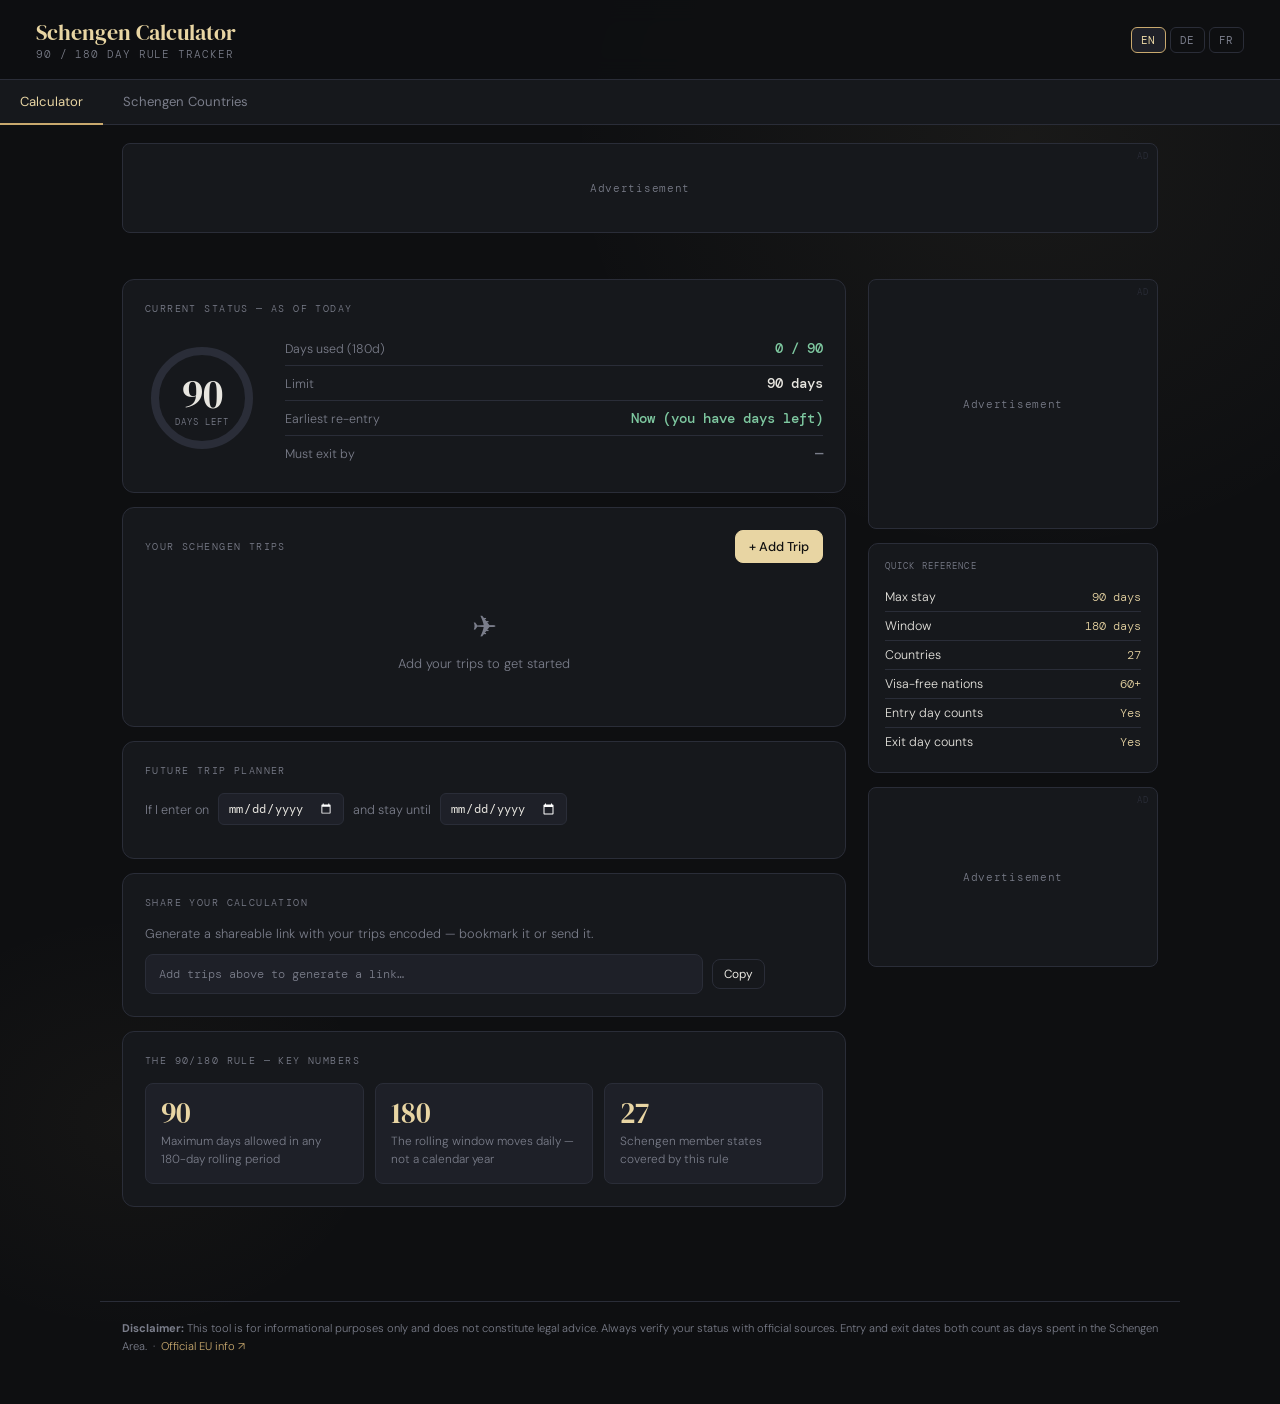
==== index.html @ fbabfc1e "Rename schengen-calculator.html to index.html" ====
<!DOCTYPE html>
<html lang="en">
<head>
<meta charset="UTF-8">
<meta name="viewport" content="width=device-width, initial-scale=1.0">
<title>Schengen Stay Calculator — 90/180 Day Rule | Free Tool</title>
<meta name="description" content="Free Schengen calculator. Track your 90/180 day stays, plan future trips, and check compliance instantly. No registration required.">
<meta name="keywords" content="schengen calculator, 90 180 rule, schengen days calculator, schengen visa calculator, non-EU travel, schengen stay tracker">
<meta property="og:title" content="Schengen Stay Calculator — 90/180 Day Rule">
<meta property="og:description" content="Track your Schengen days. Free, no signup, works offline.">
<meta property="og:type" content="website">
<link rel="preconnect" href="https://fonts.googleapis.com">
<link href="https://fonts.googleapis.com/css2?family=DM+Serif+Display:ital@0;1&family=DM+Mono:wght@400;500&family=DM+Sans:wght@300;400;500&display=swap" rel="stylesheet">
<!-- ADSENSE: replace XXXXXXXXXXXXXXXX with your publisher ID -->
<!-- <script async src="https://pagead2.googlesyndication.com/pagead/js/adsbygoogle.js?client=ca-pub-XXXXXXXXXXXXXXXX" crossorigin="anonymous"></script> -->
<style>
*,*::before,*::after{box-sizing:border-box;margin:0;padding:0}
:root{
  --bg:#0e0f11;--surface:#16181c;--surface2:#1e2028;--border:#2a2d38;
  --accent:#e8d5a3;--accent2:#c9a96e;--danger:#e07070;--warn:#e0b870;--ok:#7ec8a0;
  --text:#e8e6e0;--muted:#7a7d8a;
  --font-display:'DM Serif Display',Georgia,serif;
  --font-body:'DM Sans',sans-serif;
  --font-mono:'DM Mono',monospace;
}
html{font-size:16px;scroll-behavior:smooth}
body{background:var(--bg);color:var(--text);font-family:var(--font-body);font-weight:300;min-height:100vh;
  background-image:radial-gradient(ellipse 60% 50% at 80% 10%,rgba(232,213,163,.05) 0%,transparent 60%),
  radial-gradient(ellipse 40% 30% at 10% 80%,rgba(201,169,110,.04) 0%,transparent 50%)}

/* HEADER */
header{border-bottom:1px solid var(--border);padding:18px 36px;display:flex;align-items:center;gap:14px;
  position:sticky;top:0;background:rgba(14,15,17,.94);backdrop-filter:blur(12px);z-index:200;flex-wrap:wrap}
header h1{font-family:var(--font-display);font-size:1.35rem;font-weight:400;color:var(--accent)}
.subtitle{font-size:.7rem;color:var(--muted);font-family:var(--font-mono);letter-spacing:.08em;text-transform:uppercase}
.header-right{margin-left:auto;display:flex;align-items:center;gap:8px;flex-wrap:wrap}
.lang-switcher{display:flex;gap:4px}
.lang-btn{background:none;border:1px solid var(--border);border-radius:6px;color:var(--muted);
  font-family:var(--font-mono);font-size:.68rem;padding:5px 9px;cursor:pointer;transition:all .15s;letter-spacing:.05em}
.lang-btn:hover,.lang-btn.active{border-color:var(--accent2);color:var(--accent);background:var(--surface2)}

/* NAV TABS */
.nav-tabs{display:flex;border-bottom:1px solid var(--border);background:var(--surface)}
.nav-tab{background:none;border:none;color:var(--muted);font-family:var(--font-body);font-size:.82rem;
  padding:13px 20px;cursor:pointer;transition:all .15s;border-bottom:2px solid transparent;margin-bottom:-1px}
.nav-tab:hover{color:var(--text)}
.nav-tab.active{color:var(--accent);border-bottom-color:var(--accent2)}

/* AD SLOTS */
.ad-banner{background:var(--surface);border:1px solid var(--border);border-radius:8px;
  display:flex;align-items:center;justify-content:center;color:var(--muted);
  font-size:.7rem;font-family:var(--font-mono);letter-spacing:.06em;position:relative;overflow:hidden}
.ad-banner::before{content:'AD';position:absolute;top:6px;right:8px;font-size:.58rem;color:var(--border);letter-spacing:.1em}
.ad-top{width:100%;height:90px;margin-bottom:18px}
.ad-side{width:100%;height:250px}
.ad-side2{width:100%;height:180px}

/* LAYOUT */
.page-wrap{display:flex;gap:22px;max-width:1080px;margin:0 auto;padding:28px 22px 80px}
.main-col{flex:1;min-width:0}
.side-col{width:290px;flex-shrink:0}
@media(max-width:880px){.side-col{display:none}}
@media(max-width:580px){header{padding:14px 16px}.page-wrap{padding:18px 12px 60px}}

/* TAB CONTENT */
.tab-content{display:none}
.tab-content.active{display:block}

/* CARD */
.card{background:var(--surface);border:1px solid var(--border);border-radius:12px;padding:22px;margin-bottom:14px}
.card-title{font-family:var(--font-mono);font-size:.63rem;letter-spacing:.14em;text-transform:uppercase;color:var(--muted);margin-bottom:16px}

/* RING */
.result-block{display:flex;align-items:center;gap:26px}
.ring-wrap{position:relative;flex-shrink:0}
.ring-svg{transform:rotate(-90deg)}
.ring-track{fill:none;stroke:var(--border);stroke-width:8}
.ring-fill{fill:none;stroke-width:8;stroke-linecap:round;transition:stroke-dashoffset .8s cubic-bezier(.4,0,.2,1),stroke .4s}
.ring-center{position:absolute;inset:0;display:flex;flex-direction:column;align-items:center;justify-content:center}
.ring-days{font-family:var(--font-display);font-size:2.5rem;line-height:1}
.ring-label{font-family:var(--font-mono);font-size:.57rem;letter-spacing:.1em;text-transform:uppercase;color:var(--muted);margin-top:2px}
.result-stats{flex:1}
.stat-row{display:flex;justify-content:space-between;align-items:baseline;padding:8px 0;border-bottom:1px solid var(--border)}
.stat-row:last-child{border-bottom:none}
.stat-label{font-size:.78rem;color:var(--muted)}
.stat-value{font-family:var(--font-mono);font-size:.88rem;font-weight:500}
.c-ok{color:var(--ok)}.c-warn{color:var(--warn)}.c-danger{color:var(--danger)}.c-neutral{color:var(--text)}
.alert{border-radius:8px;padding:11px 15px;font-size:.81rem;line-height:1.5;display:none;margin-top:12px}
.alert.show{display:block}
.alert-ok{background:rgba(126,200,160,.1);border:1px solid rgba(126,200,160,.25);color:var(--ok)}
.alert-warn{background:rgba(224,184,112,.1);border:1px solid rgba(224,184,112,.25);color:var(--warn)}
.alert-danger{background:rgba(224,112,112,.1);border:1px solid rgba(224,112,112,.25);color:var(--danger)}

/* TRIPS */
.trips-header{display:flex;justify-content:space-between;align-items:center;margin-bottom:12px}
.btn{background:none;border:1px solid var(--border);border-radius:8px;color:var(--text);
  font-family:var(--font-body);font-size:.8rem;padding:7px 13px;cursor:pointer;transition:background .15s,border-color .15s}
.btn:hover{background:var(--surface2);border-color:var(--accent2)}
.btn-accent{background:var(--accent);border-color:var(--accent);color:#111;font-weight:500}
.btn-accent:hover{background:var(--accent2);border-color:var(--accent2)}
.btn-sm{font-size:.74rem;padding:6px 11px}
.trips-list{display:flex;flex-direction:column;gap:9px}
.trip-row{display:grid;grid-template-columns:1fr 1fr auto auto;gap:9px;align-items:end;
  background:var(--surface2);border:1px solid var(--border);border-radius:8px;padding:11px 13px;
  animation:slideIn .2s ease}
@keyframes slideIn{from{opacity:0;transform:translateY(-5px)}to{opacity:1;transform:translateY(0)}}
.trip-row label{font-size:.67rem;color:var(--muted);font-family:var(--font-mono);letter-spacing:.08em;display:block;margin-bottom:4px}
.trip-row input[type="date"]{background:var(--surface);border:1px solid var(--border);border-radius:6px;
  color:var(--text);font-family:var(--font-mono);font-size:.78rem;padding:6px 9px;width:100%;
  outline:none;cursor:pointer;color-scheme:dark;transition:border-color .15s}
.trip-row input[type="date"]:focus{border-color:var(--accent2)}
.trip-days-badge{font-family:var(--font-mono);font-size:.7rem;background:var(--surface);border:1px solid var(--border);
  border-radius:6px;padding:6px 9px;text-align:center;min-width:48px;white-space:nowrap}
.remove-btn{background:none;border:none;color:var(--muted);cursor:pointer;font-size:1.1rem;
  padding:5px 4px;transition:color .15s;line-height:1}
.remove-btn:hover{color:var(--danger)}
.trip-row.conflict{border-color:rgba(224,112,112,.5);background:rgba(224,112,112,.06)}
.trip-row.conflict input[type="date"]{border-color:rgba(224,112,112,.4)}
.conflict-msg{grid-column:1/-1;font-size:.7rem;color:var(--danger);font-family:var(--font-mono);
  padding:4px 2px;letter-spacing:.02em}
.trip-row.conflict{border-color:rgba(224,112,112,.5);background:rgba(224,112,112,.06)}
.conflict-msg{font-family:var(--font-mono);font-size:.67rem;color:var(--danger);
  grid-column:1/-1;margin-top:-2px;padding:2px 0}

/* TIMELINE */
.timeline{position:relative;height:32px;border-radius:6px;overflow:hidden;background:var(--surface2);margin-top:4px}
.timeline-bar{position:absolute;height:100%;border-radius:4px;transition:all .4s cubic-bezier(.4,0,.2,1);
  display:flex;align-items:center;justify-content:center;font-size:.6rem;font-family:var(--font-mono);overflow:hidden}
.timeline-bar-label{white-space:nowrap;padding:0 5px;color:rgba(0,0,0,.7);font-weight:500}
.timeline-legend{display:flex;gap:12px;margin-top:8px;flex-wrap:wrap}
.legend-item{display:flex;align-items:center;gap:5px;font-size:.69rem;color:var(--muted)}
.legend-dot{width:9px;height:9px;border-radius:2px;flex-shrink:0}

/* PROJECTION */
.proj-row{display:flex;align-items:center;gap:9px;margin-bottom:11px;flex-wrap:wrap}
.proj-row label{font-size:.79rem;color:var(--muted);white-space:nowrap}
.proj-row input[type="date"]{background:var(--surface2);border:1px solid var(--border);border-radius:6px;
  color:var(--text);font-family:var(--font-mono);font-size:.78rem;padding:6px 9px;
  outline:none;cursor:pointer;color-scheme:dark;transition:border-color .15s}
.proj-row input:focus{border-color:var(--accent2)}
.proj-result{font-family:var(--font-mono);font-size:.8rem;padding:13px 15px;background:var(--surface2);
  border:1px solid var(--border);border-radius:8px;line-height:1.7;display:none}
.proj-result.show{display:block}

/* SHARE */
.share-box{display:flex;gap:9px;align-items:center;flex-wrap:wrap}
.share-url{flex:1;background:var(--surface2);border:1px solid var(--border);border-radius:8px;
  padding:9px 13px;font-family:var(--font-mono);font-size:.72rem;color:var(--muted);
  word-break:break-all;min-height:40px;display:flex;align-items:center}
.copy-toast{font-family:var(--font-mono);font-size:.73rem;color:var(--ok);opacity:0;transition:opacity .3s}

/* INFO */
.info-grid{display:grid;grid-template-columns:repeat(3,1fr);gap:11px}
@media(max-width:480px){.info-grid{grid-template-columns:1fr}}
.info-item{background:var(--surface2);border:1px solid var(--border);border-radius:8px;padding:15px}
.info-item .num{font-family:var(--font-display);font-size:1.8rem;color:var(--accent);line-height:1}
.info-item .desc{font-size:.74rem;color:var(--muted);margin-top:5px;line-height:1.5}

/* COUNTRIES */
.countries-intro{font-size:.87rem;color:var(--muted);line-height:1.7;margin-bottom:20px}
.countries-grid{display:grid;grid-template-columns:repeat(3,1fr);gap:11px}
@media(max-width:600px){.countries-grid{grid-template-columns:repeat(2,1fr)}}
@media(max-width:360px){.countries-grid{grid-template-columns:1fr}}
.country-card{background:var(--surface2);border:1px solid var(--border);border-radius:8px;
  padding:13px;display:flex;align-items:center;gap:11px;transition:border-color .15s}
.country-card:hover{border-color:var(--accent2)}
.flag{font-size:1.5rem;line-height:1}
.cname{font-size:.85rem;font-weight:500;color:var(--text)}
.cnote{font-size:.68rem;color:var(--muted);margin-top:2px}

/* FAQ */
.faq{margin-top:0}
.faq h2{font-family:var(--font-display);font-size:1.3rem;color:var(--accent);margin-bottom:16px}
.faq-item{border:1px solid var(--border);border-radius:8px;margin-bottom:8px;overflow:hidden}
.faq-q{background:var(--surface2);padding:13px 16px;font-size:.86rem;cursor:pointer;
  display:flex;justify-content:space-between;align-items:center;user-select:none}
.faq-q:hover{background:var(--surface)}
.faq-a{background:var(--surface);padding:0 16px;font-size:.8rem;color:var(--muted);
  line-height:1.7;max-height:0;overflow:hidden;transition:max-height .3s ease,padding .3s}
.faq-a.open{max-height:300px;padding:13px 16px}
.faq-chev{transition:transform .3s;font-size:.68rem}
.faq-chev.open{transform:rotate(180deg)}

/* EMPTY */
.empty-state{text-align:center;padding:32px 18px;color:var(--muted);font-size:.81rem}
.empty-state .big{font-size:1.9rem;margin-bottom:9px}

/* SIDEBAR */
.side-sticky{position:sticky;top:80px;display:flex;flex-direction:column;gap:14px}
.side-card{background:var(--surface);border:1px solid var(--border);border-radius:10px;padding:16px}
.side-card-title{font-family:var(--font-mono);font-size:.58rem;letter-spacing:.12em;text-transform:uppercase;color:var(--muted);margin-bottom:11px}
.qf{display:flex;justify-content:space-between;font-size:.78rem;padding:6px 0;border-bottom:1px solid var(--border)}
.qf:last-child{border-bottom:none}
.qf-val{font-family:var(--font-mono);font-size:.76rem;color:var(--accent)}

footer{max-width:1080px;margin:0 auto;padding:18px 22px 48px;font-size:.7rem;
  color:var(--muted);line-height:1.6;border-top:1px solid var(--border)}
footer a{color:var(--accent2);text-decoration:none}

[data-tip]{position:relative;cursor:help}
[data-tip]::after{content:attr(data-tip);position:absolute;bottom:calc(100% + 8px);left:50%;
  transform:translateX(-50%);background:#2a2d38;border:1px solid var(--border);border-radius:6px;
  padding:5px 9px;font-size:.68rem;white-space:nowrap;pointer-events:none;opacity:0;
  transition:opacity .15s;z-index:50;font-family:var(--font-body);font-weight:300;color:var(--text)}
[data-tip]:hover::after{opacity:1}
</style>
</head>
<body>

<header>
  <div>
    <h1>Schengen Calculator</h1>
    <div class="subtitle" id="i-header_sub">90 / 180 Day Rule Tracker</div>
  </div>
  <div class="header-right">
    <div class="lang-switcher">
      <button class="lang-btn active" onclick="setLang('en')">EN</button>
      <button class="lang-btn" onclick="setLang('de')">DE</button>
      <button class="lang-btn" onclick="setLang('fr')">FR</button>
    </div>
  </div>
</header>

<div class="nav-tabs">
  <button class="nav-tab active" onclick="showTab('calculator',this)" id="i-tab_calc">Calculator</button>
  <button class="nav-tab" onclick="showTab('countries',this)" id="i-tab_countries">Schengen Countries</button>
</div>

<!-- TOP AD BANNER -->
<div style="max-width:1080px;margin:18px auto 0;padding:0 22px">
  <div class="ad-banner ad-top">
    <!-- AdSense leaderboard 728×90
    <ins class="adsbygoogle" style="display:block" data-ad-client="ca-pub-XXXXXXXXXXXXXXXX"
      data-ad-slot="XXXXXXXXXX" data-ad-format="auto" data-full-width-responsive="true"></ins>
    <script>(adsbygoogle=window.adsbygoogle||[]).push({});</script> -->
    Advertisement
  </div>
</div>

<div class="page-wrap">
<div class="main-col">

<!-- ═══ CALCULATOR TAB ═══ -->
<div id="tab-calculator" class="tab-content active">

  <!-- STATUS -->
  <div class="card">
    <div class="card-title" id="i-status_title">Current Status — as of today</div>
    <div class="result-block">
      <div class="ring-wrap">
        <svg class="ring-svg" width="114" height="114" viewBox="0 0 114 114">
          <circle class="ring-track" cx="57" cy="57" r="47"/>
          <circle class="ring-fill" id="ringFill" cx="57" cy="57" r="47"
            stroke-dasharray="295" stroke-dashoffset="295" stroke="var(--ok)"/>
        </svg>
        <div class="ring-center">
          <div class="ring-days" id="daysLeft">—</div>
          <div class="ring-label" id="i-ring_label">days left</div>
        </div>
      </div>
      <div class="result-stats">
        <div class="stat-row">
          <span class="stat-label" data-tip="Days in Schengen in the rolling 180-day window" id="i-stat_used">Days used (180d)</span>
          <span class="stat-value" id="daysUsed">—</span>
        </div>
        <div class="stat-row">
          <span class="stat-label" id="i-stat_limit">Limit</span>
          <span class="stat-value c-neutral">90 <span id="i-days_word">days</span></span>
        </div>
        <div class="stat-row">
          <span class="stat-label" data-tip="Earliest you can re-enter if you left today" id="i-stat_reentry">Earliest re-entry</span>
          <span class="stat-value" id="reentry">—</span>
        </div>
        <div class="stat-row">
          <span class="stat-label" data-tip="Latest exit date if currently inside Schengen" id="i-stat_exit">Must exit by</span>
          <span class="stat-value" id="mustExit">—</span>
        </div>
      </div>
    </div>
    <div class="alert alert-ok" id="alertOk">✓ <span id="i-alert_ok">You're compliant. Enjoy your stay!</span></div>
    <div class="alert alert-warn" id="alertWarn">⚠ <span id="i-alert_warn">Approaching the limit — plan your exit soon.</span></div>
    <div class="alert alert-danger" id="alertDanger">✕ <span id="i-alert_danger">Overstay detected. You may face fines or a re-entry ban.</span></div>
  </div>

  <!-- TRIPS -->
  <div class="card">
    <div class="trips-header">
      <div class="card-title" style="margin-bottom:0" id="i-trips_title">Your Schengen Trips</div>
      <button class="btn btn-accent" onclick="addTrip()" id="i-add_trip">+ Add Trip</button>
    </div>
    <div class="trips-list" id="tripsList">
      <div class="empty-state"><div class="big">✈</div><span id="i-empty_trips">Add your trips to get started</span></div>
    </div>
  </div>

  <!-- TIMELINE -->
  <div class="card" id="timelineCard" style="display:none">
    <div class="card-title" id="i-timeline_title">180-day Rolling Window — last 6 months</div>
    <div class="timeline" id="timeline"></div>
    <div class="timeline-legend">
      <div class="legend-item"><div class="legend-dot" style="background:#7ec8a0"></div><span id="i-leg_in">In Schengen</span></div>
      <div class="legend-item"><div class="legend-dot" style="background:#3a3d48"></div><span id="i-leg_out">Outside</span></div>
      <div class="legend-item"><div class="legend-dot" style="background:rgba(232,213,163,.4);border:1px solid rgba(232,213,163,.4)"></div><span id="i-leg_today">Today</span></div>
    </div>
  </div>

  <!-- PLANNER -->
  <div class="card">
    <div class="card-title" id="i-planner_title">Future Trip Planner</div>
    <div class="proj-row">
      <label id="i-plan_enter">If I enter on</label>
      <input type="date" id="projEntry" oninput="calcProjection()">
      <label id="i-plan_until">and stay until</label>
      <input type="date" id="projExit" oninput="calcProjection()">
    </div>
    <div class="proj-result" id="projResult"></div>
  </div>

  <!-- SHARE -->
  <div class="card">
    <div class="card-title" id="i-share_title">Share Your Calculation</div>
    <p style="font-size:.8rem;color:var(--muted);margin-bottom:12px" id="i-share_desc">Generate a shareable link with your trips encoded — bookmark it or send it.</p>
    <div class="share-box">
      <div class="share-url" id="shareUrl"><span id="i-share_ph">Add trips above to generate a link…</span></div>
      <button class="btn btn-sm" onclick="copyShare()" id="i-copy_btn">Copy</button>
      <span class="copy-toast" id="copyToast" id="i-copy_toast">Copied!</span>
    </div>
  </div>

  <!-- INFO -->
  <div class="card">
    <div class="card-title" id="i-rule_title">The 90/180 Rule — Key Numbers</div>
    <div class="info-grid">
      <div class="info-item"><div class="num">90</div><div class="desc" id="i-info_90">Maximum days allowed in any 180-day rolling period</div></div>
      <div class="info-item"><div class="num">180</div><div class="desc" id="i-info_180">The rolling window moves daily — not a calendar year</div></div>
      <div class="info-item"><div class="num">27</div><div class="desc" id="i-info_27">Schengen member states covered by this rule</div></div>
    </div>
  </div>

</div><!-- /calculator -->

<!-- ═══ COUNTRIES TAB ═══ -->
<div id="tab-countries" class="tab-content">
  <div class="card">
    <div class="card-title" id="i-countries_title">27 Schengen Area Countries</div>
    <p class="countries-intro" id="i-countries_intro">The Schengen Area comprises 27 European countries that have abolished passport controls at their mutual borders. Non-EU/EEA nationals may stay for a maximum of 90 days in any 180-day rolling period. Switzerland, Norway, Iceland and Liechtenstein are Schengen members but not EU members. Ireland is not part of the Schengen Area.</p>
    <div class="countries-grid" id="countriesGrid"></div>
  </div>
  <div class="card faq">
    <h2 id="i-faq_title">Frequently Asked Questions</h2>
    <div id="faqList"></div>
  </div>
</div>

</div><!-- /main-col -->

<!-- SIDEBAR -->
<div class="side-col">
  <div class="side-sticky">
    <div class="ad-banner ad-side">
      <!-- AdSense 300×250
      <ins class="adsbygoogle" style="display:block" data-ad-client="ca-pub-XXXXXXXXXXXXXXXX"
        data-ad-slot="XXXXXXXXXX" data-ad-format="auto"></ins>
      <script>(adsbygoogle=window.adsbygoogle||[]).push({});</script> -->
      Advertisement
    </div>
    <div class="side-card">
      <div class="side-card-title" id="i-sidebar_facts">Quick Reference</div>
      <div class="qf"><span>Max stay</span><span class="qf-val">90 days</span></div>
      <div class="qf"><span>Window</span><span class="qf-val">180 days</span></div>
      <div class="qf"><span>Countries</span><span class="qf-val">27</span></div>
      <div class="qf"><span>Visa-free nations</span><span class="qf-val">60+</span></div>
      <div class="qf"><span>Entry day counts</span><span class="qf-val">Yes</span></div>
      <div class="qf"><span>Exit day counts</span><span class="qf-val">Yes</span></div>
    </div>
    <div class="ad-banner ad-side2">
      <!-- AdSense slot 2 -->
      Advertisement
    </div>
  </div>
</div>

</div><!-- /page-wrap -->

<footer>
  <strong>Disclaimer:</strong> <span id="i-footer">This tool is for informational purposes only and does not constitute legal advice. Always verify your status with official sources. Entry and exit dates both count as days spent in the Schengen Area.</span>
  &nbsp;·&nbsp; <a href="https://home-affairs.ec.europa.eu/policies/schengen-borders-and-visa/schengen-visa_en" target="_blank">Official EU info ↗</a>
</footer>

<script>
// ═══════════════════════════════════════
// TRANSLATIONS
// ═══════════════════════════════════════
const L = {
  en:{
    header_sub:'90 / 180 Day Rule Tracker',tab_calc:'Calculator',tab_countries:'Schengen Countries',
    status_title:'Current Status — as of today',ring_label:'days left',
    stat_used:'Days used (180d)',stat_limit:'Limit',days_word:'days',
    stat_reentry:'Earliest re-entry',stat_exit:'Must exit by',
    alert_ok:"You're compliant. Enjoy your stay!",
    alert_warn:'Approaching the limit — plan your exit soon.',
    alert_danger:'Overstay detected. You may face fines or a re-entry ban.',
    trips_title:'Your Schengen Trips',add_trip:'+ Add Trip',
    empty_trips:'Add your trips to get started',
    label_entry:'Entry date',label_exit:'Exit date',
    timeline_title:'180-day Rolling Window — last 6 months',
    leg_in:'In Schengen',leg_out:'Outside',leg_today:'Today',
    planner_title:'Future Trip Planner',plan_enter:'If I enter on',plan_until:'and stay until',
    share_title:'Share Your Calculation',
    share_desc:'Generate a shareable link with your trips encoded — bookmark it or send it.',
    share_ph:'Add trips above to generate a link…',copy_btn:'Copy',copy_toast:'Copied!',
    rule_title:'The 90/180 Rule — Key Numbers',
    info_90:'Maximum days allowed in any 180-day rolling period',
    info_180:'The rolling window moves daily — not a calendar year',
    info_27:'Schengen member states covered by this rule',
    countries_title:'27 Schengen Area Countries',
    countries_intro:'The Schengen Area comprises 27 European countries that have abolished passport controls at their mutual borders. Non-EU/EEA nationals may stay for a maximum of 90 days in any 180-day rolling period. Switzerland, Norway, Iceland and Liechtenstein are Schengen members but not EU members. Ireland is not part of the Schengen Area.',
    faq_title:'Frequently Asked Questions',sidebar_facts:'Quick Reference',
    footer:'This tool is for informational purposes only and does not constitute legal advice. Always verify your status with official sources. Entry and exit dates both count as days spent in the Schengen Area.',
    proj_ok:'✓ This trip looks compliant.',proj_over:'✕ This trip would exceed the 90-day limit by',
    proj_dur:'Duration',proj_max:'Max used',proj_rem:'Remaining after',
    ds:'d',now_lbl:'Now (you have days left)',leave_now:'Leave immediately',
  },
  de:{
    header_sub:'90 / 180-Tage-Regel Tracker',tab_calc:'Rechner',tab_countries:'Schengen-Länder',
    status_title:'Aktueller Status — Stand heute',ring_label:'Tage übrig',
    stat_used:'Genutzte Tage (180d)',stat_limit:'Limit',days_word:'Tage',
    stat_reentry:'Früheste Wiedereinreise',stat_exit:'Spätester Ausreisetag',
    alert_ok:'Alles in Ordnung. Genießen Sie Ihren Aufenthalt!',
    alert_warn:'Limit wird erreicht — bitte Ausreise planen.',
    alert_danger:'Überschreitung erkannt. Es drohen Geldstrafen oder Einreiseverbot.',
    trips_title:'Ihre Schengen-Reisen',add_trip:'+ Reise hinzufügen',
    empty_trips:'Fügen Sie Reisen hinzu, um zu beginnen',
    label_entry:'Einreisedatum',label_exit:'Ausreisedatum',
    timeline_title:'180-Tage-Fenster — letzte 6 Monate',
    leg_in:'Im Schengen-Raum',leg_out:'Außerhalb',leg_today:'Heute',
    planner_title:'Reiseplaner',plan_enter:'Wenn ich einreise am',plan_until:'und bleibe bis',
    share_title:'Berechnung teilen',
    share_desc:'Erstellen Sie einen Link mit Ihren Reisen — teilen oder als Lesezeichen speichern.',
    share_ph:'Fügen Sie Reisen hinzu, um einen Link zu erstellen…',copy_btn:'Kopieren',copy_toast:'Kopiert!',
    rule_title:'Die 90/180-Tage-Regel',
    info_90:'Maximale Aufenthaltsdauer in einem 180-Tage-Zeitraum',
    info_180:'Das Fenster verschiebt sich täglich — kein Kalenderjahr',
    info_27:'Schengen-Mitgliedstaaten, für die diese Regel gilt',
    countries_title:'27 Schengen-Staaten',
    countries_intro:'Der Schengen-Raum umfasst 27 europäische Länder, die ihre Grenzkontrollen abgeschafft haben. Nicht-EU/EWR-Bürger dürfen sich maximal 90 Tage in einem rollierenden 180-Tage-Zeitraum aufhalten. Die Schweiz, Norwegen, Island und Liechtenstein sind Schengen-Mitglieder, aber nicht in der EU. Irland gehört nicht zum Schengen-Raum.',
    faq_title:'Häufig gestellte Fragen',sidebar_facts:'Kurzreferenz',
    footer:'Dieses Tool dient nur zu Informationszwecken und stellt keine Rechtsberatung dar. Bitte verifizieren Sie immer mit offiziellen Quellen. Ein- und Ausreisetage zählen beide als Aufenthaltstage.',
    proj_ok:'✓ Diese Reise ist regelkonform.',proj_over:'✕ Diese Reise würde das 90-Tage-Limit überschreiten um',
    proj_dur:'Dauer',proj_max:'Max. genutzt',proj_rem:'Verbleibend',
    ds:'T',now_lbl:'Jetzt (noch Tage verfügbar)',leave_now:'Sofort ausreisen',
  },
  fr:{
    header_sub:'Règle des 90/180 Jours',tab_calc:'Calculateur',tab_countries:'Pays Schengen',
    status_title:"Statut actuel — au jour d'aujourd'hui",ring_label:'jours restants',
    stat_used:'Jours utilisés (180j)',stat_limit:'Limite',days_word:'jours',
    stat_reentry:'Réentrée au plus tôt',stat_exit:'Doit sortir avant le',
    alert_ok:'Tout est en ordre. Profitez de votre séjour !',
    alert_warn:'Limite proche — planifiez votre sortie.',
    alert_danger:"Dépassement détecté. Risque d'amendes ou d'interdiction d'entrée.",
    trips_title:'Vos voyages Schengen',add_trip:'+ Ajouter un voyage',
    empty_trips:'Ajoutez vos voyages pour commencer',
    label_entry:"Date d'entrée",label_exit:'Date de sortie',
    timeline_title:'Fenêtre glissante de 180 jours — 6 derniers mois',
    leg_in:'Dans Schengen',leg_out:'Hors Schengen',leg_today:"Aujourd'hui",
    planner_title:'Planificateur de voyage',plan_enter:"Si j'entre le",plan_until:"et reste jusqu'au",
    share_title:'Partager votre calcul',
    share_desc:'Générez un lien avec vos voyages encodés — partagez-le ou enregistrez-le.',
    share_ph:'Ajoutez des voyages ci-dessus pour générer un lien…',copy_btn:'Copier',copy_toast:'Copié !',
    rule_title:'La règle des 90/180 jours',
    info_90:'Nombre maximum de jours autorisés dans toute période de 180 jours',
    info_180:'La fenêtre glissante évolue chaque jour — pas une année civile',
    info_27:'États membres Schengen couverts par cette règle',
    countries_title:"27 pays de l'espace Schengen",
    countries_intro:"L'espace Schengen comprend 27 pays européens qui ont supprimé les contrôles aux frontières. Les ressortissants non-UE/EEE peuvent séjourner au maximum 90 jours dans toute période glissante de 180 jours. La Suisse, la Norvège, l'Islande et le Liechtenstein font partie de Schengen sans être dans l'UE. L'Irlande n'est pas dans l'espace Schengen.",
    faq_title:'Questions fréquentes',sidebar_facts:'Référence rapide',
    footer:"Cet outil est fourni à titre informatif uniquement et ne constitue pas un conseil juridique. Vérifiez toujours auprès de sources officielles. Les dates d'entrée et de sortie comptent toutes deux comme jours de séjour.",
    proj_ok:'✓ Ce voyage est conforme.',proj_over:'✕ Ce voyage dépasserait la limite de 90 jours de',
    proj_dur:'Durée',proj_max:'Max utilisés',proj_rem:'Restant après',
    ds:'j',now_lbl:'Maintenant (jours disponibles)',leave_now:'Partir immédiatement',
  }
};

let lang = 'en';
const tr = () => L[lang];

function setLang(l) {
  lang = l;
  document.querySelectorAll('.lang-btn').forEach(b => b.classList.toggle('active', b.textContent.toLowerCase() === l));
  // Update all i18n elements
  const map = {
    'i-header_sub':'header_sub','i-tab_calc':'tab_calc','i-tab_countries':'tab_countries',
    'i-status_title':'status_title','i-ring_label':'ring_label','i-stat_used':'stat_used',
    'i-stat_limit':'stat_limit','i-days_word':'days_word','i-stat_reentry':'stat_reentry',
    'i-stat_exit':'stat_exit','i-alert_ok':'alert_ok','i-alert_warn':'alert_warn',
    'i-alert_danger':'alert_danger','i-trips_title':'trips_title','i-add_trip':'add_trip',
    'i-empty_trips':'empty_trips','i-timeline_title':'timeline_title',
    'i-leg_in':'leg_in','i-leg_out':'leg_out','i-leg_today':'leg_today',
    'i-planner_title':'planner_title','i-plan_enter':'plan_enter','i-plan_until':'plan_until',
    'i-share_title':'share_title','i-share_desc':'share_desc','i-share_ph':'share_ph',
    'i-copy_btn':'copy_btn','i-rule_title':'rule_title','i-info_90':'info_90',
    'i-info_180':'info_180','i-info_27':'info_27','i-countries_title':'countries_title',
    'i-countries_intro':'countries_intro','i-faq_title':'faq_title','i-sidebar_facts':'sidebar_facts',
    'i-footer':'footer',
  };
  Object.entries(map).forEach(([id, key]) => {
    const el = document.getElementById(id);
    if (el && tr()[key]) el.textContent = tr()[key];
  });
  renderTrips();
  buildFAQ();
  recalc();
}

// ═══════════════════════════════════════
// COUNTRIES
// ═══════════════════════════════════════
const COUNTRIES = [
  {f:'🇦🇹',n:'Austria',y:1995},{f:'🇧🇪',n:'Belgium',y:1985},{f:'🇭🇷',n:'Croatia',y:2023},
  {f:'🇨🇿',n:'Czech Republic',y:2007},{f:'🇩🇰',n:'Denmark',y:2001},{f:'🇪🇪',n:'Estonia',y:2007},
  {f:'🇫🇮',n:'Finland',y:2001},{f:'🇫🇷',n:'France',y:1995},{f:'🇩🇪',n:'Germany',y:1995},
  {f:'🇬🇷',n:'Greece',y:2000},{f:'🇭🇺',n:'Hungary',y:2007},{f:'🇮🇸',n:'Iceland',y:2001,eu:false},
  {f:'🇮🇹',n:'Italy',y:1997},{f:'🇱🇻',n:'Latvia',y:2007},{f:'🇱🇮',n:'Liechtenstein',y:2011,eu:false},
  {f:'🇱🇹',n:'Lithuania',y:2007},{f:'🇱🇺',n:'Luxembourg',y:1985},{f:'🇲🇹',n:'Malta',y:2007},
  {f:'🇳🇱',n:'Netherlands',y:1995},{f:'🇳🇴',n:'Norway',y:2001,eu:false},{f:'🇵🇱',n:'Poland',y:2007},
  {f:'🇵🇹',n:'Portugal',y:1995},{f:'🇸🇰',n:'Slovakia',y:2007},{f:'🇸🇮',n:'Slovenia',y:2007},
  {f:'🇪🇸',n:'Spain',y:1995},{f:'🇸🇪',n:'Sweden',y:2001},{f:'🇨🇭',n:'Switzerland',y:2008,eu:false},
];

function buildCountries() {
  document.getElementById('countriesGrid').innerHTML = COUNTRIES.map(c =>
    `<div class="country-card">
      <div class="flag">${c.f}</div>
      <div><div class="cname">${c.n}</div><div class="cnote">${c.eu===false?'Non-EU, ':''}Since ${c.y}</div></div>
    </div>`
  ).join('');
}

// ═══════════════════════════════════════
// FAQ
// ═══════════════════════════════════════
const FAQS = {
  en:[
    {q:'How does the 90/180 rule actually work?',a:'The rule allows non-EU/EEA nationals to stay in the Schengen Area for a maximum of 90 days in any 180-day rolling period. The 180-day window counts backwards from any given day. Both entry and exit days count as full days spent in Schengen.'},
    {q:'Can I travel between Schengen countries freely?',a:'Yes. You can travel freely between all 27 Schengen countries. All days in any Schengen country are combined and count toward your 90-day limit — there is no per-country limit within Schengen.'},
    {q:'What happens if I overstay?',a:'Overstaying can result in fines, deportation, and a multi-year ban on re-entering the Schengen Area. Consequences vary by country and individual circumstances. Border officers may ask to see your entry/exit stamps.'},
    {q:'Does the rule reset at the start of the year?',a:'No. The 180-day window is rolling and continuous — it never resets on January 1st. Any calculation must look at the 180 days immediately preceding the date being checked.'},
    {q:'Is the UK part of Schengen?',a:'No. The UK left the EU in 2020 and was never a full Schengen member. Days in the UK do not count toward your Schengen limit. However, UK rules apply separately to non-EEA nationals visiting Britain.'},
    {q:'Do EU/EEA citizens need to follow the 90/180 rule?',a:'No. EU, EEA (Norway, Iceland, Liechtenstein) and Swiss citizens have the right to free movement and are not subject to the 90/180 day rule within Schengen.'},
    {q:'What is ETIAS and does it affect this rule?',a:"ETIAS (European Travel Information and Authorisation System) is a pre-travel authorisation for visa-exempt nationals visiting Schengen. It does not change the 90/180 day limit — it simply adds a pre-registration step before entry."},
  ],
  de:[
    {q:'Wie funktioniert die 90/180-Tage-Regel genau?',a:'Die Regel erlaubt Nicht-EU/EWR-Bürgern einen Aufenthalt von maximal 90 Tagen in einem rollierenden 180-Tage-Zeitraum. Das Fenster wird täglich rückwärts berechnet. Ein- und Ausreisetage zählen beide als volle Aufenthaltstage.'},
    {q:'Kann ich frei zwischen Schengen-Ländern reisen?',a:'Ja. Sie können sich frei zwischen allen 27 Schengen-Staaten bewegen. Alle Aufenthaltstage in beliebigen Schengen-Ländern werden addiert — es gibt keine Länderbeschränkung innerhalb des Schengen-Raums.'},
    {q:'Was passiert bei einem Überschreiten der Aufenthaltsdauer?',a:'Ein Überschreiten kann zu Geldstrafen, Abschiebung und einem mehrjährigen Einreiseverbot führen. Die Konsequenzen variieren je nach Land und Einzelfall.'},
    {q:'Setzt die Regel am Jahresbeginn zurück?',a:'Nein. Das 180-Tage-Fenster ist rollierend und kontinuierlich — es setzt sich niemals zum 1. Januar zurück.'},
    {q:'Ist Großbritannien Teil des Schengen-Raums?',a:'Nein. Das Vereinigte Königreich ist 2020 aus der EU ausgetreten und war nie vollständiges Schengen-Mitglied. Tage in Großbritannien zählen nicht zur Schengen-Aufenthaltsdauer.'},
    {q:'Müssen EU/EWR-Bürger die 90/180-Tage-Regel einhalten?',a:'Nein. EU-, EWR- (Norwegen, Island, Liechtenstein) und Schweizer Bürger genießen das Recht auf Freizügigkeit und unterliegen der Regel nicht.'},
    {q:'Was ist ETIAS und beeinflusst es diese Regel?',a:'ETIAS ist eine Reisegenehmigung für visumbefreite Staatsangehörige. Es ändert nichts an der 90/180-Tage-Grenze — es fügt lediglich eine Voranmeldepflicht hinzu.'},
  ],
  fr:[
    {q:'Comment fonctionne concrètement la règle des 90/180 jours ?',a:"La règle autorise les ressortissants non-UE/EEE à séjourner dans l'espace Schengen au maximum 90 jours dans toute période glissante de 180 jours. Les jours d'entrée et de sortie comptent tous deux comme des jours complets."},
    {q:'Puis-je voyager librement entre les pays Schengen ?',a:'Oui. Vous pouvez voyager librement entre les 27 pays Schengen. Tous vos jours dans tout pays Schengen sont cumulés — il n\'y a pas de limite par pays au sein de Schengen.'},
    {q:'Que se passe-t-il en cas de dépassement ?',a:"Un dépassement peut entraîner des amendes, une expulsion et une interdiction pluriannuelle de retour dans l'espace Schengen. Les conséquences varient selon le pays et les circonstances."},
    {q:'La règle se réinitialise-t-elle en début d\'année ?',a:"Non. La fenêtre de 180 jours est glissante et continue — elle ne se réinitialise jamais le 1er janvier."},
    {q:'Le Royaume-Uni fait-il partie de l\'espace Schengen ?',a:"Non. Le Royaume-Uni a quitté l'UE en 2020 et n'était pas membre à part entière de Schengen. Les jours au Royaume-Uni ne comptent pas vers votre limite Schengen."},
    {q:'Les citoyens UE/EEE doivent-ils respecter la règle 90/180 ?',a:"Non. Les citoyens de l'UE, de l'EEE (Norvège, Islande, Liechtenstein) et de Suisse bénéficient de la libre circulation et ne sont pas soumis à cette règle."},
    {q:"Qu'est-ce que l'ETIAS et affecte-t-il cette règle ?",a:"L'ETIAS est une autorisation de voyage préalable pour les ressortissants exemptés de visa. Il ne modifie pas la limite des 90/180 jours — il ajoute simplement une pré-inscription avant l'entrée."},
  ],
};

function buildFAQ() {
  const faqs = FAQS[lang] || FAQS.en;
  document.getElementById('faqList').innerHTML = faqs.map((f, i) =>
    `<div class="faq-item">
      <div class="faq-q" onclick="toggleFAQ(${i})">
        <span>${f.q}</span><span class="faq-chev" id="chev-${i}">▾</span>
      </div>
      <div class="faq-a" id="faq-a-${i}">${f.a}</div>
    </div>`
  ).join('');
}

function toggleFAQ(i) {
  document.getElementById('faq-a-'+i).classList.toggle('open');
  document.getElementById('chev-'+i).classList.toggle('open');
}

// ═══════════════════════════════════════
// TABS
// ═══════════════════════════════════════
function showTab(id, btn) {
  document.querySelectorAll('.tab-content').forEach(el => el.classList.remove('active'));
  document.querySelectorAll('.nav-tab').forEach(el => el.classList.remove('active'));
  document.getElementById('tab-'+id).classList.add('active');
  if (btn) btn.classList.add('active');
}

// ═══════════════════════════════════════
// TRIP STATE
// ═══════════════════════════════════════
let trips = [], tid = 0;
const toD = s => s ? new Date(s+'T00:00:00') : null;
const fmt = d => d ? d.toLocaleDateString('en-GB',{day:'numeric',month:'short',year:'numeric'}) : '—';
const iso = d => { const x=new Date(d); x.setMinutes(x.getMinutes()-x.getTimezoneOffset()); return x.toISOString().slice(0,10); };
const dBetween = (a,b) => Math.round((b-a)/86400000);

function daysInWindow(wEnd, skipConflicts=true) {
  const wStart = new Date(wEnd); wStart.setDate(wStart.getDate()-179);
  const conflicts = skipConflicts ? getConflictIds() : new Set();
  let n=0;
  for (const t of trips) {
    if (!t.entry||!t.exit) continue;
    if (conflicts.has(t.id)) continue;
    const s=t.entry>wStart?t.entry:wStart, e=t.exit<wEnd?t.exit:wEnd;
    if (e>=s) n+=dBetween(s,e)+1;
  }
  return n;
}

function addTrip() {
  trips.push({id:++tid,entry:null,exit:null});
  renderTrips();
}
function removeTrip(id) {
  trips=trips.filter(t=>t.id!==id); renderTrips(); recalc();
}

// Returns set of trip IDs that conflict with at least one other trip
function getConflictIds() {
  const valid=trips.filter(t=>t.entry&&t.exit&&t.exit>=t.entry);
  const conflicted=new Set();
  for (let i=0;i<valid.length;i++) {
    for (let j=i+1;j<valid.length;j++) {
      const a=valid[i], b=valid[j];
      // Overlap if a.entry <= b.exit AND b.entry <= a.exit
      if (a.entry<=b.exit && b.entry<=a.exit) {
        conflicted.add(a.id); conflicted.add(b.id);
      }
    }
  }
  return conflicted;
}

function updateTrip(id,field,val) {
  const t=trips.find(t=>t.id===id); if(!t) return;
  t[field]=toD(val);
  if (t.entry&&t.exit&&t.exit<t.entry) {
    t.exit=new Date(t.entry);
    const r=document.getElementById('tr-'+id);
    if(r) r.querySelector('.ei').value=iso(t.exit);
  }
  renderTrips(); recalc();
}
function badge(id, isConflict) {
  const t=trips.find(t=>t.id===id), el=document.getElementById('b-'+id);
  if(!el||!t) return;
  if(t.entry&&t.exit&&t.exit>=t.entry) {
    const d=dBetween(t.entry,t.exit)+1;
    el.textContent=d+tr().ds;
    el.style.color=isConflict?'var(--danger)':d>90?'var(--danger)':'var(--ok)';
  } else { el.textContent='—'; el.style.color='var(--muted)'; }
}
function renderTrips() {
  const list=document.getElementById('tripsList');
  if(!trips.length) {
    list.innerHTML=`<div class="empty-state"><div class="big">✈</div><span>${tr().empty_trips}</span></div>`;
    return;
  }
  const conflicts=getConflictIds();
  list.innerHTML='';
  trips.forEach(t => {
    const isConflict=conflicts.has(t.id);
    const r=document.createElement('div');
    r.className='trip-row'+(isConflict?' conflict':''); r.id='tr-'+t.id;
    r.innerHTML=`<div><label>${tr().label_entry}</label>
      <input type="date" value="${t.entry?iso(t.entry):''}" onchange="updateTrip(${t.id},'entry',this.value)" max="${iso(new Date())}">
    </div><div><label>${tr().label_exit}</label>
      <input type="date" class="ei" value="${t.exit?iso(t.exit):''}" onchange="updateTrip(${t.id},'exit',this.value)" max="${iso(new Date())}">
    </div>
    <div class="trip-days-badge" id="b-${t.id}" style="color:var(--muted)">—</div>
    <button class="remove-btn" onclick="removeTrip(${t.id})">×</button>
    ${isConflict?`<div class="conflict-msg">⚠ Overlaps with another trip</div>`:''}`;
    list.appendChild(r); badge(t.id, isConflict);
  });
}

// ═══════════════════════════════════════
// RECALC
// ═══════════════════════════════════════
function recalc() {
  const today=new Date(); today.setHours(0,0,0,0);
  const used=daysInWindow(today), left=Math.max(0,90-used);
  const circ=295, pct=Math.min(used/90,1);
  const ring=document.getElementById('ringFill');
  ring.style.strokeDashoffset=circ-pct*circ;
  ring.style.stroke=used>90?'var(--danger)':used>=75?'var(--warn)':'var(--ok)';
  const dl=document.getElementById('daysLeft');
  dl.textContent=used>90?'–'+(used-90):left;
  dl.style.color=used>90?'var(--danger)':used>=75?'var(--warn)':'var(--text)';
  document.getElementById('daysUsed').textContent=used+' / 90';
  document.getElementById('daysUsed').style.color=used>90?'var(--danger)':used>=75?'var(--warn)':'var(--ok)';

  // Re-entry
  let reentry=null;
  if (used>=90) { for(let i=1;i<=180;i++){const d=new Date(today);d.setDate(d.getDate()+i);if(daysInWindow(d)<90){reentry=d;break;}} }
  const re=document.getElementById('reentry');
  re.textContent=reentry?fmt(reentry):(used<90?tr().now_lbl:'—');
  re.style.color=used>=90?'var(--warn)':'var(--ok)';

  // Must exit
  const inNow=trips.some(t=>t.entry&&t.exit&&t.entry<=today&&t.exit>=today);
  let me=null;
  if(inNow&&left>0){me=new Date(today);me.setDate(me.getDate()+left-1);}
  const mEl=document.getElementById('mustExit');
  mEl.textContent=me?fmt(me):(left===0?tr().leave_now:'—');
  mEl.style.color=me?'var(--warn)':(left===0?'var(--danger)':'var(--muted)');

  document.getElementById('alertOk').classList.toggle('show',used>0&&used<75&&trips.length>0);
  document.getElementById('alertWarn').classList.toggle('show',used>=75&&used<=90);
  document.getElementById('alertDanger').classList.toggle('show',used>90);

  renderTimeline(today);
  calcProjection();
  buildShareUrl();
}

// ═══════════════════════════════════════
// TIMELINE
// ═══════════════════════════════════════
function renderTimeline(today) {
  const card=document.getElementById('timelineCard'), con=document.getElementById('timeline');
  const valid=trips.filter(t=>t.entry&&t.exit);
  if(!valid.length){card.style.display='none';return;}
  card.style.display='block';
  const wEnd=today, wStart=new Date(today); wStart.setDate(wStart.getDate()-179);
  const conflicts=getConflictIds();
  con.innerHTML='';
  valid.forEach(t=>{
    const isConflict=conflicts.has(t.id);
    const s=t.entry>wStart?t.entry:wStart, e=t.exit<wEnd?t.exit:wEnd;
    if(e<s) return;
    const lp=dBetween(wStart,s)/180*100, wp=(dBetween(s,e)+1)/180*100;
    const bar=document.createElement('div');
    bar.className='timeline-bar';
    bar.style.left=lp+'%'; bar.style.width=Math.max(wp,.5)+'%';
    bar.style.background=isConflict?'var(--danger)':'var(--ok)';
    bar.style.opacity=isConflict?'0.5':'.85';
    bar.title=`${fmt(t.entry)} → ${fmt(t.exit)}${isConflict?' ⚠ Conflict':''}`;
    if(wp>5) bar.innerHTML=`<span class="timeline-bar-label">${dBetween(t.entry,t.exit)+1}d</span>`;
    con.appendChild(bar);
  });
  const tp=dBetween(wStart,today)/180*100;
  const m=document.createElement('div');
  m.style.cssText=`position:absolute;left:${tp}%;top:0;width:2px;height:100%;background:rgba(232,213,163,.55);z-index:5;`;
  con.appendChild(m);
}

// ═══════════════════════════════════════
// PROJECTION
// ═══════════════════════════════════════
function calcProjection() {
  const ev=document.getElementById('projEntry').value, xv=document.getElementById('projExit').value;
  const res=document.getElementById('projResult');
  if(!ev||!xv){res.classList.remove('show');return;}
  const entry=toD(ev), exit=toD(xv);
  if(exit<entry){res.classList.remove('show');return;}
  const dur=dBetween(entry,exit)+1;
  const orig=[...trips];
  trips.push({id:99999,entry,exit});
  let maxU=0, d=new Date(entry);
  while(d<=exit){const u=daysInWindow(d,false);if(u>maxU)maxU=u;d.setDate(d.getDate()+1);}
  trips=orig;
  const over=maxU-90, tl=tr();
  const html=over>0
    ?`<span style="color:var(--danger)">${tl.proj_over} <strong>${over} ${tl.days_word}</strong>.</span><br>`
    :`<span style="color:var(--ok)">${tl.proj_ok}</span><br>`;
  res.innerHTML=html+`<span style="color:var(--muted)">${tl.proj_dur}: ${dur}${tl.ds} &nbsp;·&nbsp; ${tl.proj_max}: ${maxU}/90 &nbsp;·&nbsp; ${tl.proj_rem}: ${90-maxU}${tl.ds}</span>`;
  res.classList.add('show');
}

// ═══════════════════════════════════════
// SHARE
// ═══════════════════════════════════════
function buildShareUrl() {
  const valid=trips.filter(t=>t.entry&&t.exit);
  const el=document.getElementById('shareUrl');
  if(!valid.length){
    el.innerHTML=`<span>${tr().share_ph}</span>`;
    document.getElementById('i-copy_btn').disabled=true; return;
  }
  document.getElementById('i-copy_btn').disabled=false;
  const enc=valid.map(t=>iso(t.entry)+'_'+iso(t.exit)).join(',');
  el.textContent=location.origin+location.pathname+'?trips='+encodeURIComponent(enc)+'&lang='+lang;
}

function copyShare() {
  navigator.clipboard.writeText(document.getElementById('shareUrl').textContent).then(()=>{
    const t=document.getElementById('copyToast');
    t.style.opacity='1'; setTimeout(()=>t.style.opacity='0',2000);
  });
}

function loadFromURL() {
  const p=new URLSearchParams(location.search);
  const l=p.get('lang'); if(l&&L[l]) setLang(l);
  const tp=p.get('trips');
  if(tp) {
    tp.split(',').forEach(pair=>{
      const [e,x]=pair.split('_');
      if(e&&x) trips.push({id:++tid,entry:toD(e),exit:toD(x)});
    });
    renderTrips(); recalc();
  }
}

// INIT
buildCountries();
buildFAQ();
loadFromURL();
recalc();
</script>
</body>
</html>
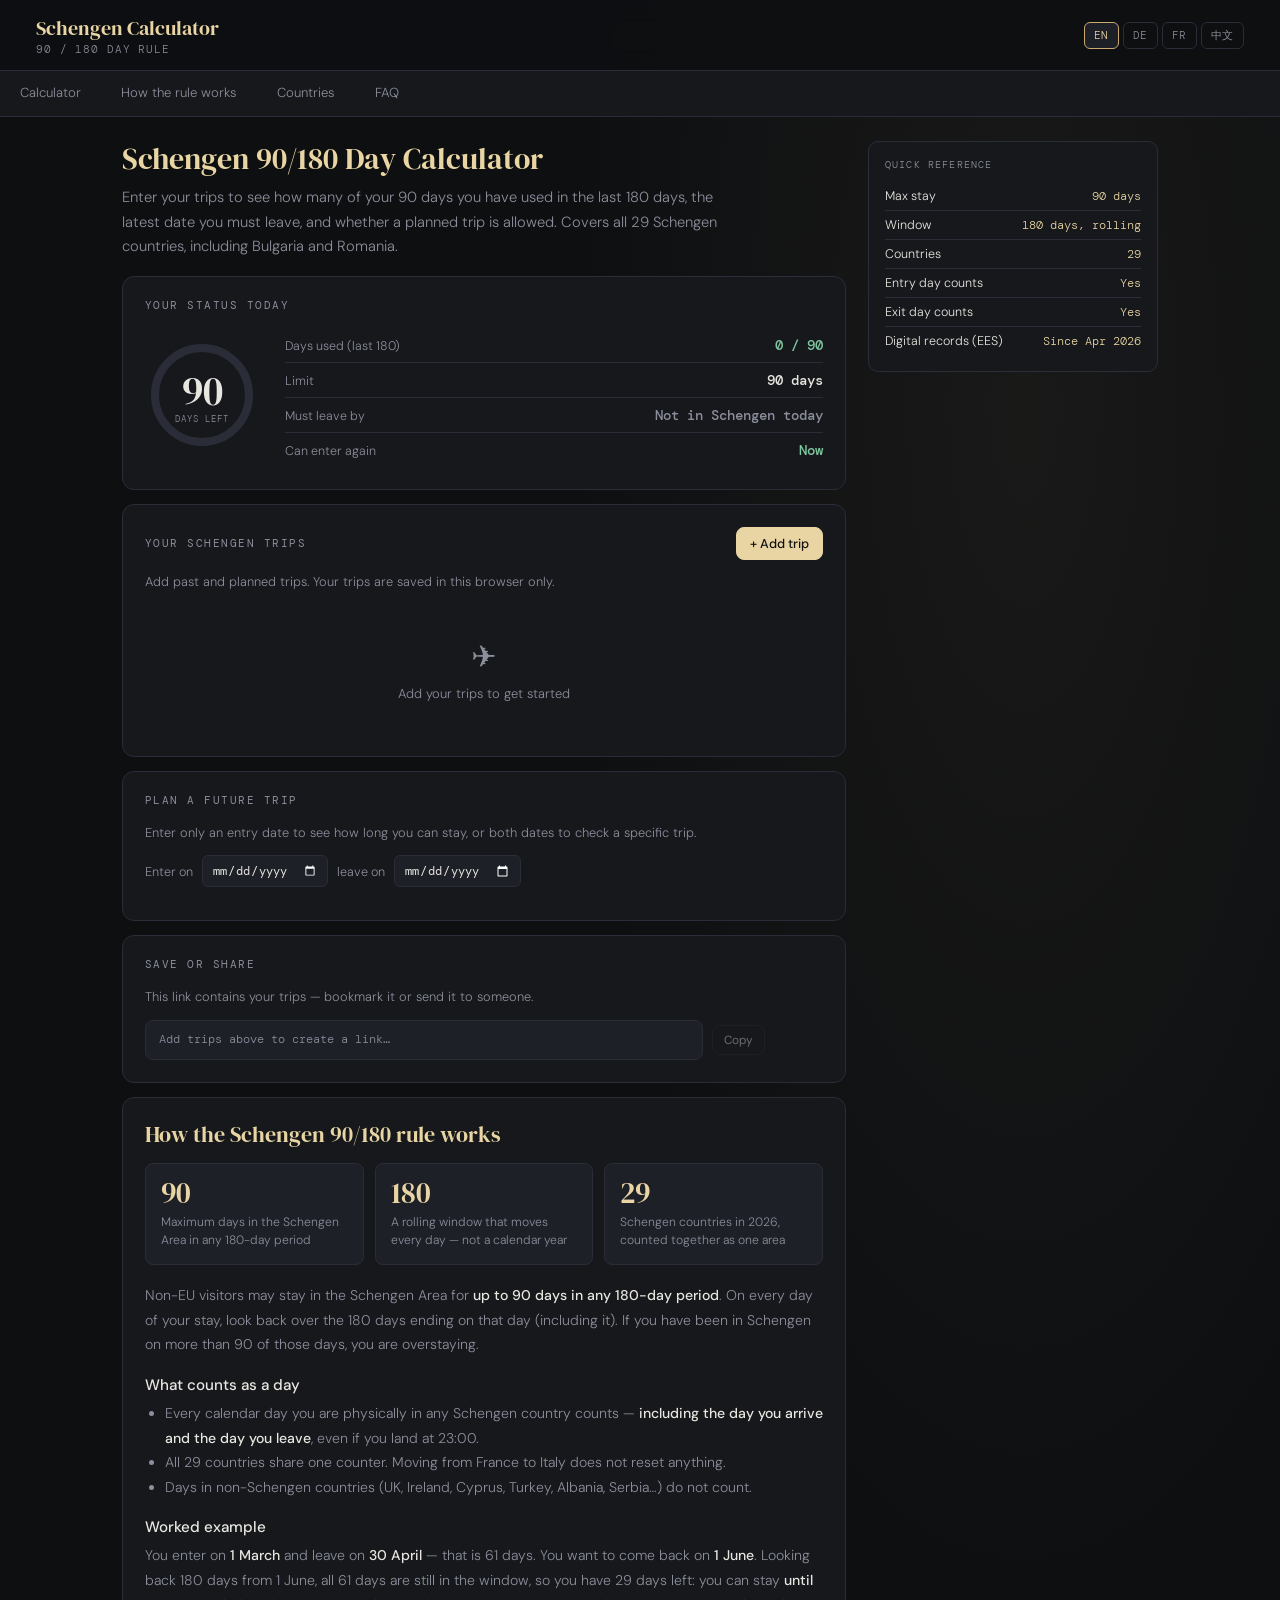
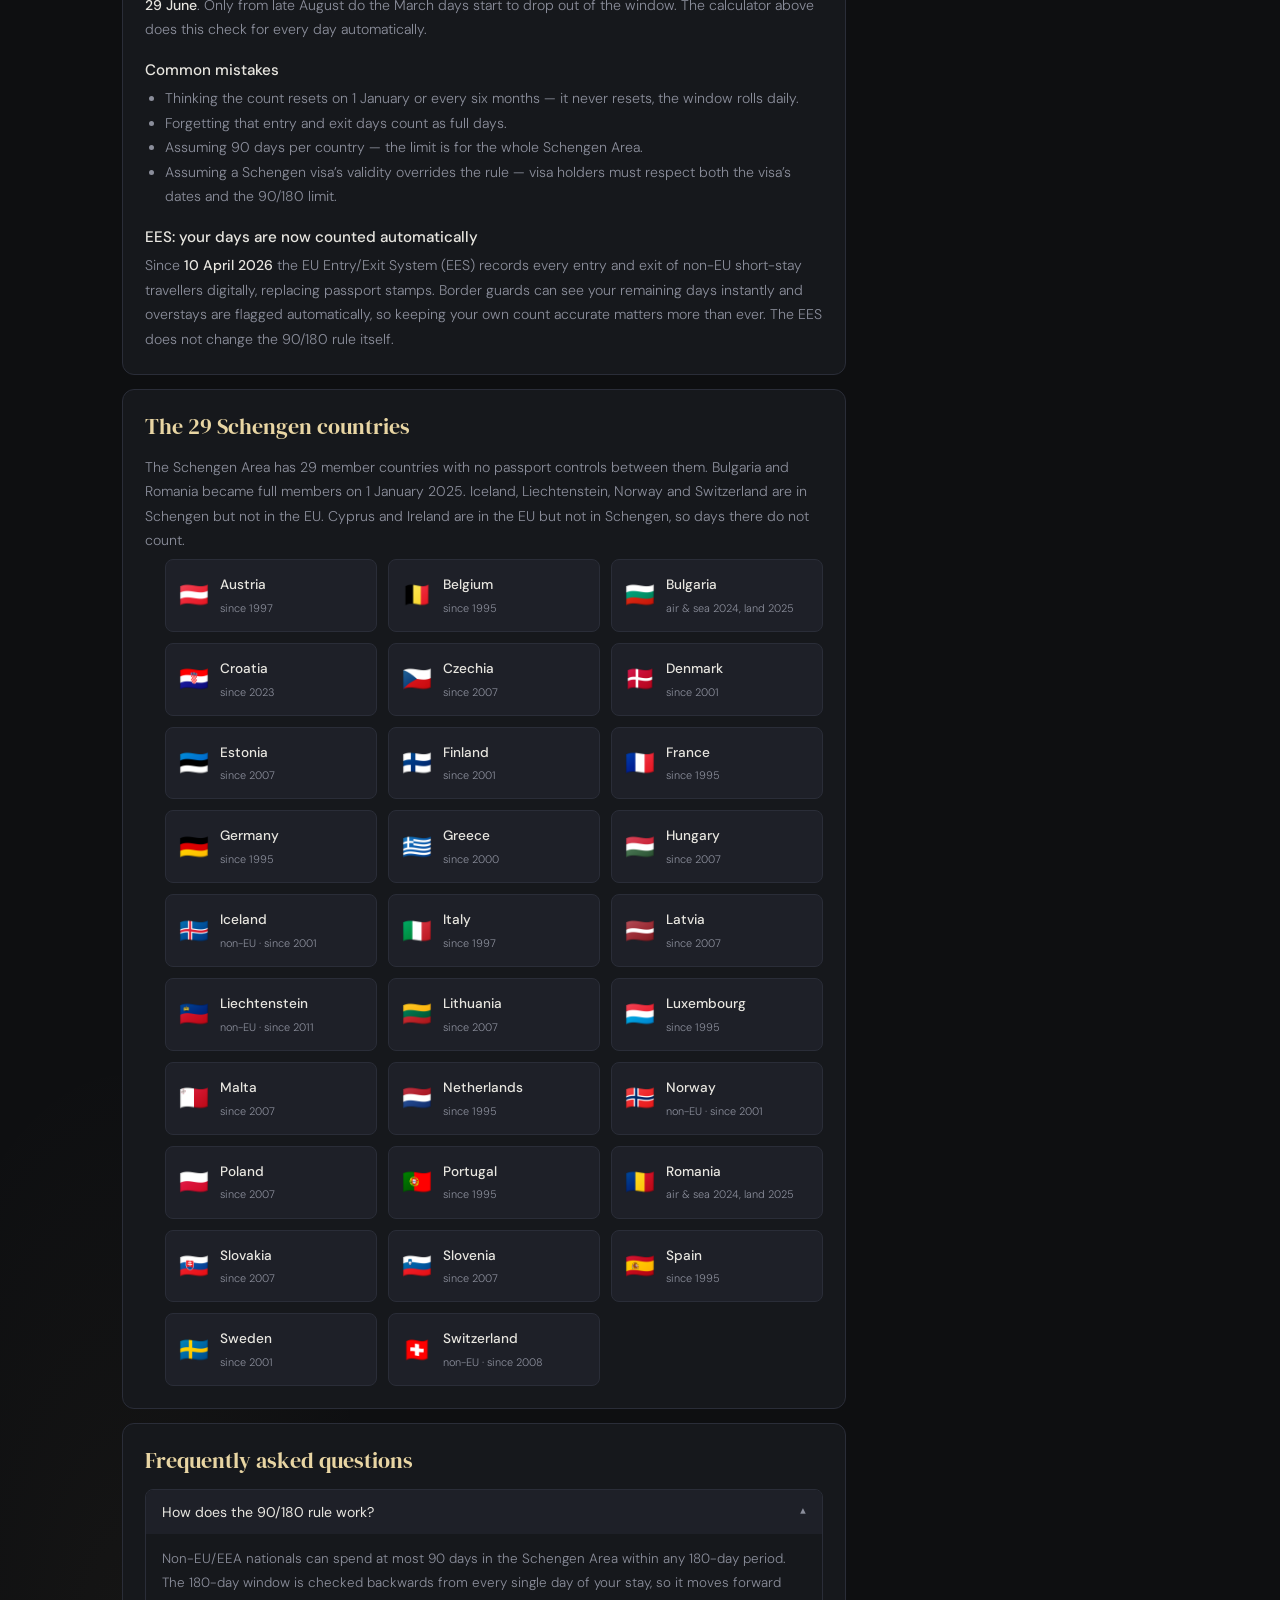
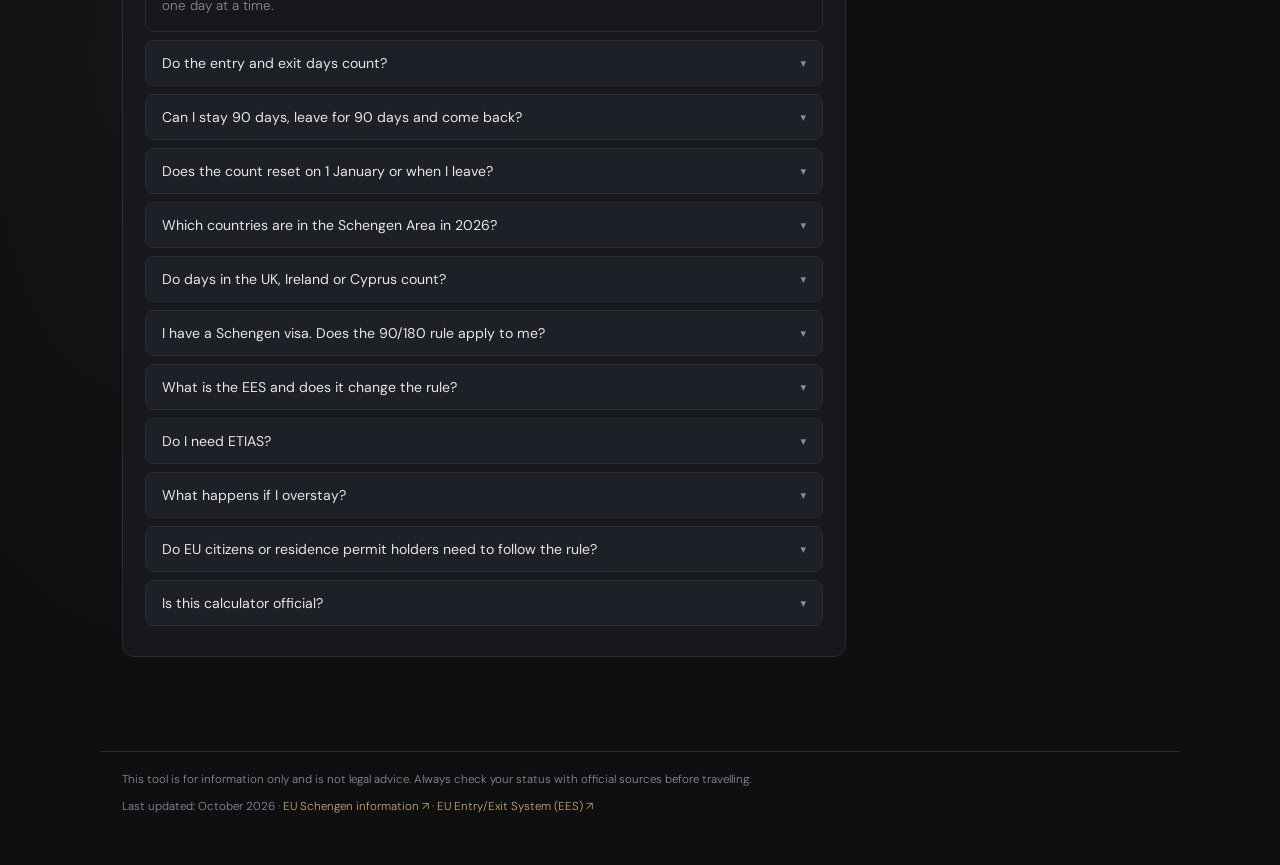
==== commit 63363596: "Rebuild as multi-language static site with SEO and calculator fixes - Split into indexable pages: / " ====
--- a/index.html
+++ b/index.html
@@ -3,822 +3,223 @@
 <head>
 <meta charset="UTF-8">
 <meta name="viewport" content="width=device-width, initial-scale=1.0">
-<title>Schengen Stay Calculator — 90/180 Day Rule | Free Tool</title>
-<meta name="description" content="Free Schengen calculator. Track your 90/180 day stays, plan future trips, and check compliance instantly. No registration required.">
-<meta name="keywords" content="schengen calculator, 90 180 rule, schengen days calculator, schengen visa calculator, non-EU travel, schengen stay tracker">
-<meta property="og:title" content="Schengen Stay Calculator — 90/180 Day Rule">
-<meta property="og:description" content="Track your Schengen days. Free, no signup, works offline.">
+<title>Schengen Calculator 90/180 — Count Your Days (2026, 29 Countries)</title>
+<meta name="description" content="Free Schengen 90/180 day calculator. Count days used, see your latest exit date and plan future trips. Updated for 29 countries and the EES. No signup.">
+<link rel="canonical" href="https://schengencalc.online/">
+<link rel="alternate" hreflang="en" href="https://schengencalc.online/">
+<link rel="alternate" hreflang="de" href="https://schengencalc.online/de/">
+<link rel="alternate" hreflang="fr" href="https://schengencalc.online/fr/">
+<link rel="alternate" hreflang="zh" href="https://schengencalc.online/zh/">
+<link rel="alternate" hreflang="x-default" href="https://schengencalc.online/">
 <meta property="og:type" content="website">
+<meta property="og:site_name" content="Schengen Calculator">
+<meta property="og:title" content="Schengen 90/180 Day Calculator">
+<meta property="og:description" content="Count your Schengen days, find your latest exit date and check future trips. Free, no signup.">
+<meta property="og:url" content="https://schengencalc.online/">
+<meta property="og:locale" content="en_GB">
+<meta name="twitter:card" content="summary">
+<meta name="theme-color" content="#0e0f11">
+<link rel="icon" href="favicon.svg" type="image/svg+xml">
 <link rel="preconnect" href="https://fonts.googleapis.com">
-<link href="https://fonts.googleapis.com/css2?family=DM+Serif+Display:ital@0;1&family=DM+Mono:wght@400;500&family=DM+Sans:wght@300;400;500&display=swap" rel="stylesheet">
-<!-- ADSENSE: replace XXXXXXXXXXXXXXXX with your publisher ID -->
-<!-- <script async src="https://pagead2.googlesyndication.com/pagead/js/adsbygoogle.js?client=ca-pub-XXXXXXXXXXXXXXXX" crossorigin="anonymous"></script> -->
-<style>
-*,*::before,*::after{box-sizing:border-box;margin:0;padding:0}
-:root{
-  --bg:#0e0f11;--surface:#16181c;--surface2:#1e2028;--border:#2a2d38;
-  --accent:#e8d5a3;--accent2:#c9a96e;--danger:#e07070;--warn:#e0b870;--ok:#7ec8a0;
-  --text:#e8e6e0;--muted:#7a7d8a;
-  --font-display:'DM Serif Display',Georgia,serif;
-  --font-body:'DM Sans',sans-serif;
-  --font-mono:'DM Mono',monospace;
-}
-html{font-size:16px;scroll-behavior:smooth}
-body{background:var(--bg);color:var(--text);font-family:var(--font-body);font-weight:300;min-height:100vh;
-  background-image:radial-gradient(ellipse 60% 50% at 80% 10%,rgba(232,213,163,.05) 0%,transparent 60%),
-  radial-gradient(ellipse 40% 30% at 10% 80%,rgba(201,169,110,.04) 0%,transparent 50%)}
-
-/* HEADER */
-header{border-bottom:1px solid var(--border);padding:18px 36px;display:flex;align-items:center;gap:14px;
-  position:sticky;top:0;background:rgba(14,15,17,.94);backdrop-filter:blur(12px);z-index:200;flex-wrap:wrap}
-header h1{font-family:var(--font-display);font-size:1.35rem;font-weight:400;color:var(--accent)}
-.subtitle{font-size:.7rem;color:var(--muted);font-family:var(--font-mono);letter-spacing:.08em;text-transform:uppercase}
-.header-right{margin-left:auto;display:flex;align-items:center;gap:8px;flex-wrap:wrap}
-.lang-switcher{display:flex;gap:4px}
-.lang-btn{background:none;border:1px solid var(--border);border-radius:6px;color:var(--muted);
-  font-family:var(--font-mono);font-size:.68rem;padding:5px 9px;cursor:pointer;transition:all .15s;letter-spacing:.05em}
-.lang-btn:hover,.lang-btn.active{border-color:var(--accent2);color:var(--accent);background:var(--surface2)}
-
-/* NAV TABS */
-.nav-tabs{display:flex;border-bottom:1px solid var(--border);background:var(--surface)}
-.nav-tab{background:none;border:none;color:var(--muted);font-family:var(--font-body);font-size:.82rem;
-  padding:13px 20px;cursor:pointer;transition:all .15s;border-bottom:2px solid transparent;margin-bottom:-1px}
-.nav-tab:hover{color:var(--text)}
-.nav-tab.active{color:var(--accent);border-bottom-color:var(--accent2)}
-
-/* AD SLOTS */
-.ad-banner{background:var(--surface);border:1px solid var(--border);border-radius:8px;
-  display:flex;align-items:center;justify-content:center;color:var(--muted);
-  font-size:.7rem;font-family:var(--font-mono);letter-spacing:.06em;position:relative;overflow:hidden}
-.ad-banner::before{content:'AD';position:absolute;top:6px;right:8px;font-size:.58rem;color:var(--border);letter-spacing:.1em}
-.ad-top{width:100%;height:90px;margin-bottom:18px}
-.ad-side{width:100%;height:250px}
-.ad-side2{width:100%;height:180px}
-
-/* LAYOUT */
-.page-wrap{display:flex;gap:22px;max-width:1080px;margin:0 auto;padding:28px 22px 80px}
-.main-col{flex:1;min-width:0}
-.side-col{width:290px;flex-shrink:0}
-@media(max-width:880px){.side-col{display:none}}
-@media(max-width:580px){header{padding:14px 16px}.page-wrap{padding:18px 12px 60px}}
-
-/* TAB CONTENT */
-.tab-content{display:none}
-.tab-content.active{display:block}
-
-/* CARD */
-.card{background:var(--surface);border:1px solid var(--border);border-radius:12px;padding:22px;margin-bottom:14px}
-.card-title{font-family:var(--font-mono);font-size:.63rem;letter-spacing:.14em;text-transform:uppercase;color:var(--muted);margin-bottom:16px}
-
-/* RING */
-.result-block{display:flex;align-items:center;gap:26px}
-.ring-wrap{position:relative;flex-shrink:0}
-.ring-svg{transform:rotate(-90deg)}
-.ring-track{fill:none;stroke:var(--border);stroke-width:8}
-.ring-fill{fill:none;stroke-width:8;stroke-linecap:round;transition:stroke-dashoffset .8s cubic-bezier(.4,0,.2,1),stroke .4s}
-.ring-center{position:absolute;inset:0;display:flex;flex-direction:column;align-items:center;justify-content:center}
-.ring-days{font-family:var(--font-display);font-size:2.5rem;line-height:1}
-.ring-label{font-family:var(--font-mono);font-size:.57rem;letter-spacing:.1em;text-transform:uppercase;color:var(--muted);margin-top:2px}
-.result-stats{flex:1}
-.stat-row{display:flex;justify-content:space-between;align-items:baseline;padding:8px 0;border-bottom:1px solid var(--border)}
-.stat-row:last-child{border-bottom:none}
-.stat-label{font-size:.78rem;color:var(--muted)}
-.stat-value{font-family:var(--font-mono);font-size:.88rem;font-weight:500}
-.c-ok{color:var(--ok)}.c-warn{color:var(--warn)}.c-danger{color:var(--danger)}.c-neutral{color:var(--text)}
-.alert{border-radius:8px;padding:11px 15px;font-size:.81rem;line-height:1.5;display:none;margin-top:12px}
-.alert.show{display:block}
-.alert-ok{background:rgba(126,200,160,.1);border:1px solid rgba(126,200,160,.25);color:var(--ok)}
-.alert-warn{background:rgba(224,184,112,.1);border:1px solid rgba(224,184,112,.25);color:var(--warn)}
-.alert-danger{background:rgba(224,112,112,.1);border:1px solid rgba(224,112,112,.25);color:var(--danger)}
-
-/* TRIPS */
-.trips-header{display:flex;justify-content:space-between;align-items:center;margin-bottom:12px}
-.btn{background:none;border:1px solid var(--border);border-radius:8px;color:var(--text);
-  font-family:var(--font-body);font-size:.8rem;padding:7px 13px;cursor:pointer;transition:background .15s,border-color .15s}
-.btn:hover{background:var(--surface2);border-color:var(--accent2)}
-.btn-accent{background:var(--accent);border-color:var(--accent);color:#111;font-weight:500}
-.btn-accent:hover{background:var(--accent2);border-color:var(--accent2)}
-.btn-sm{font-size:.74rem;padding:6px 11px}
-.trips-list{display:flex;flex-direction:column;gap:9px}
-.trip-row{display:grid;grid-template-columns:1fr 1fr auto auto;gap:9px;align-items:end;
-  background:var(--surface2);border:1px solid var(--border);border-radius:8px;padding:11px 13px;
-  animation:slideIn .2s ease}
-@keyframes slideIn{from{opacity:0;transform:translateY(-5px)}to{opacity:1;transform:translateY(0)}}
-.trip-row label{font-size:.67rem;color:var(--muted);font-family:var(--font-mono);letter-spacing:.08em;display:block;margin-bottom:4px}
-.trip-row input[type="date"]{background:var(--surface);border:1px solid var(--border);border-radius:6px;
-  color:var(--text);font-family:var(--font-mono);font-size:.78rem;padding:6px 9px;width:100%;
-  outline:none;cursor:pointer;color-scheme:dark;transition:border-color .15s}
-.trip-row input[type="date"]:focus{border-color:var(--accent2)}
-.trip-days-badge{font-family:var(--font-mono);font-size:.7rem;background:var(--surface);border:1px solid var(--border);
-  border-radius:6px;padding:6px 9px;text-align:center;min-width:48px;white-space:nowrap}
-.remove-btn{background:none;border:none;color:var(--muted);cursor:pointer;font-size:1.1rem;
-  padding:5px 4px;transition:color .15s;line-height:1}
-.remove-btn:hover{color:var(--danger)}
-.trip-row.conflict{border-color:rgba(224,112,112,.5);background:rgba(224,112,112,.06)}
-.trip-row.conflict input[type="date"]{border-color:rgba(224,112,112,.4)}
-.conflict-msg{grid-column:1/-1;font-size:.7rem;color:var(--danger);font-family:var(--font-mono);
-  padding:4px 2px;letter-spacing:.02em}
-.trip-row.conflict{border-color:rgba(224,112,112,.5);background:rgba(224,112,112,.06)}
-.conflict-msg{font-family:var(--font-mono);font-size:.67rem;color:var(--danger);
-  grid-column:1/-1;margin-top:-2px;padding:2px 0}
-
-/* TIMELINE */
-.timeline{position:relative;height:32px;border-radius:6px;overflow:hidden;background:var(--surface2);margin-top:4px}
-.timeline-bar{position:absolute;height:100%;border-radius:4px;transition:all .4s cubic-bezier(.4,0,.2,1);
-  display:flex;align-items:center;justify-content:center;font-size:.6rem;font-family:var(--font-mono);overflow:hidden}
-.timeline-bar-label{white-space:nowrap;padding:0 5px;color:rgba(0,0,0,.7);font-weight:500}
-.timeline-legend{display:flex;gap:12px;margin-top:8px;flex-wrap:wrap}
-.legend-item{display:flex;align-items:center;gap:5px;font-size:.69rem;color:var(--muted)}
-.legend-dot{width:9px;height:9px;border-radius:2px;flex-shrink:0}
-
-/* PROJECTION */
-.proj-row{display:flex;align-items:center;gap:9px;margin-bottom:11px;flex-wrap:wrap}
-.proj-row label{font-size:.79rem;color:var(--muted);white-space:nowrap}
-.proj-row input[type="date"]{background:var(--surface2);border:1px solid var(--border);border-radius:6px;
-  color:var(--text);font-family:var(--font-mono);font-size:.78rem;padding:6px 9px;
-  outline:none;cursor:pointer;color-scheme:dark;transition:border-color .15s}
-.proj-row input:focus{border-color:var(--accent2)}
-.proj-result{font-family:var(--font-mono);font-size:.8rem;padding:13px 15px;background:var(--surface2);
-  border:1px solid var(--border);border-radius:8px;line-height:1.7;display:none}
-.proj-result.show{display:block}
-
-/* SHARE */
-.share-box{display:flex;gap:9px;align-items:center;flex-wrap:wrap}
-.share-url{flex:1;background:var(--surface2);border:1px solid var(--border);border-radius:8px;
-  padding:9px 13px;font-family:var(--font-mono);font-size:.72rem;color:var(--muted);
-  word-break:break-all;min-height:40px;display:flex;align-items:center}
-.copy-toast{font-family:var(--font-mono);font-size:.73rem;color:var(--ok);opacity:0;transition:opacity .3s}
-
-/* INFO */
-.info-grid{display:grid;grid-template-columns:repeat(3,1fr);gap:11px}
-@media(max-width:480px){.info-grid{grid-template-columns:1fr}}
-.info-item{background:var(--surface2);border:1px solid var(--border);border-radius:8px;padding:15px}
-.info-item .num{font-family:var(--font-display);font-size:1.8rem;color:var(--accent);line-height:1}
-.info-item .desc{font-size:.74rem;color:var(--muted);margin-top:5px;line-height:1.5}
-
-/* COUNTRIES */
-.countries-intro{font-size:.87rem;color:var(--muted);line-height:1.7;margin-bottom:20px}
-.countries-grid{display:grid;grid-template-columns:repeat(3,1fr);gap:11px}
-@media(max-width:600px){.countries-grid{grid-template-columns:repeat(2,1fr)}}
-@media(max-width:360px){.countries-grid{grid-template-columns:1fr}}
-.country-card{background:var(--surface2);border:1px solid var(--border);border-radius:8px;
-  padding:13px;display:flex;align-items:center;gap:11px;transition:border-color .15s}
-.country-card:hover{border-color:var(--accent2)}
-.flag{font-size:1.5rem;line-height:1}
-.cname{font-size:.85rem;font-weight:500;color:var(--text)}
-.cnote{font-size:.68rem;color:var(--muted);margin-top:2px}
-
-/* FAQ */
-.faq{margin-top:0}
-.faq h2{font-family:var(--font-display);font-size:1.3rem;color:var(--accent);margin-bottom:16px}
-.faq-item{border:1px solid var(--border);border-radius:8px;margin-bottom:8px;overflow:hidden}
-.faq-q{background:var(--surface2);padding:13px 16px;font-size:.86rem;cursor:pointer;
-  display:flex;justify-content:space-between;align-items:center;user-select:none}
-.faq-q:hover{background:var(--surface)}
-.faq-a{background:var(--surface);padding:0 16px;font-size:.8rem;color:var(--muted);
-  line-height:1.7;max-height:0;overflow:hidden;transition:max-height .3s ease,padding .3s}
-.faq-a.open{max-height:300px;padding:13px 16px}
-.faq-chev{transition:transform .3s;font-size:.68rem}
-.faq-chev.open{transform:rotate(180deg)}
-
-/* EMPTY */
-.empty-state{text-align:center;padding:32px 18px;color:var(--muted);font-size:.81rem}
-.empty-state .big{font-size:1.9rem;margin-bottom:9px}
-
-/* SIDEBAR */
-.side-sticky{position:sticky;top:80px;display:flex;flex-direction:column;gap:14px}
-.side-card{background:var(--surface);border:1px solid var(--border);border-radius:10px;padding:16px}
-.side-card-title{font-family:var(--font-mono);font-size:.58rem;letter-spacing:.12em;text-transform:uppercase;color:var(--muted);margin-bottom:11px}
-.qf{display:flex;justify-content:space-between;font-size:.78rem;padding:6px 0;border-bottom:1px solid var(--border)}
-.qf:last-child{border-bottom:none}
-.qf-val{font-family:var(--font-mono);font-size:.76rem;color:var(--accent)}
-
-footer{max-width:1080px;margin:0 auto;padding:18px 22px 48px;font-size:.7rem;
-  color:var(--muted);line-height:1.6;border-top:1px solid var(--border)}
-footer a{color:var(--accent2);text-decoration:none}
-
-[data-tip]{position:relative;cursor:help}
-[data-tip]::after{content:attr(data-tip);position:absolute;bottom:calc(100% + 8px);left:50%;
-  transform:translateX(-50%);background:#2a2d38;border:1px solid var(--border);border-radius:6px;
-  padding:5px 9px;font-size:.68rem;white-space:nowrap;pointer-events:none;opacity:0;
-  transition:opacity .15s;z-index:50;font-family:var(--font-body);font-weight:300;color:var(--text)}
-[data-tip]:hover::after{opacity:1}
-</style>
+<link rel="preconnect" href="https://fonts.gstatic.com" crossorigin>
+<link href="https://fonts.googleapis.com/css2?family=DM+Serif+Display&family=DM+Mono:wght@400;500&family=DM+Sans:wght@300;400;500&display=swap" rel="stylesheet">
+<link rel="stylesheet" href="assets/style.css?v=acae703a">
+<script type="application/ld+json">[{"@context": "https://schema.org", "@type": "WebApplication", "name": "Schengen 90/180 Day Calculator", "url": "https://schengencalc.online/", "description": "Free Schengen 90/180 day calculator. Count days used, see your latest exit date and plan future trips. Updated for 29 countries and the EES. No signup.", "inLanguage": "en", "applicationCategory": "TravelApplication", "operatingSystem": "Any", "isAccessibleForFree": true, "offers": {"@type": "Offer", "price": "0", "priceCurrency": "EUR"}}, {"@context": "https://schema.org", "@type": "FAQPage", "inLanguage": "en", "mainEntity": [{"@type": "Question", "name": "How does the 90/180 rule work?", "acceptedAnswer": {"@type": "Answer", "text": "Non-EU/EEA nationals can spend at most 90 days in the Schengen Area within any 180-day period. The 180-day window is checked backwards from every single day of your stay, so it moves forward one day at a time."}}, {"@type": "Question", "name": "Do the entry and exit days count?", "acceptedAnswer": {"@type": "Answer", "text": "Yes. The day you enter and the day you leave both count as full days in Schengen, no matter what time you cross the border. A same-day trip counts as one day."}}, {"@type": "Question", "name": "Can I stay 90 days, leave for 90 days and come back?", "acceptedAnswer": {"@type": "Answer", "text": "Yes. If you spend 90 consecutive days in Schengen and then stay outside for 90 days, the earlier days have left the 180-day window and you have a fresh 90 days. Shorter breaks only free up the days that have dropped out of the window."}}, {"@type": "Question", "name": "Does the count reset on 1 January or when I leave?", "acceptedAnswer": {"@type": "Answer", "text": "No. There is no reset date. The window is always the 180 days ending on the day being checked, so leaving only helps as old days roll out of that window."}}, {"@type": "Question", "name": "Which countries are in the Schengen Area in 2026?", "acceptedAnswer": {"@type": "Answer", "text": "Austria, Belgium, Bulgaria, Croatia, Czechia, Denmark, Estonia, Finland, France, Germany, Greece, Hungary, Iceland, Italy, Latvia, Liechtenstein, Lithuania, Luxembourg, Malta, the Netherlands, Norway, Poland, Portugal, Romania, Slovakia, Slovenia, Spain, Sweden and Switzerland — 29 countries."}}, {"@type": "Question", "name": "Do days in the UK, Ireland or Cyprus count?", "acceptedAnswer": {"@type": "Answer", "text": "No. The UK, Ireland and Cyprus are not part of the Schengen Area, and neither are non-EU countries such as Turkey, Albania, Serbia or Montenegro. Time spent there does not count towards your 90 days."}}, {"@type": "Question", "name": "I have a Schengen visa. Does the 90/180 rule apply to me?", "acceptedAnswer": {"@type": "Answer", "text": "Yes. You must stay within the validity dates printed on your visa, within the number of days allowed on it, and within the 90/180 rule — all at the same time. A multiple-entry visa valid for several years still only allows 90 days in any 180."}}, {"@type": "Question", "name": "What is the EES and does it change the rule?", "acceptedAnswer": {"@type": "Answer", "text": "The Entry/Exit System (EES) has been fully operational since 10 April 2026. It registers non-EU travellers’ entries and exits with fingerprints and a facial image instead of passport stamps and calculates the days used automatically. The 90/180 rule itself is unchanged."}}, {"@type": "Question", "name": "Do I need ETIAS?", "acceptedAnswer": {"@type": "Answer", "text": "ETIAS is a travel authorisation for visa-exempt travellers. As of October 2026 it is not yet in operation; the EU will announce the start date several months in advance. It will not change the 90/180 limit."}}, {"@type": "Question", "name": "What happens if I overstay?", "acceptedAnswer": {"@type": "Answer", "text": "Overstaying can lead to fines, removal, an entry ban and problems with future visa applications. With the EES, overstays are recorded automatically at exit."}}, {"@type": "Question", "name": "Do EU citizens or residence permit holders need to follow the rule?", "acceptedAnswer": {"@type": "Answer", "text": "EU, EEA and Swiss citizens have free movement and are not limited. If you hold a residence permit from a Schengen country, days in that country do not count, but the 90/180 rule applies to stays in the other Schengen countries."}}, {"@type": "Question", "name": "Is this calculator official?", "acceptedAnswer": {"@type": "Answer", "text": "No. It applies the standard 90/180 rule to the dates you enter and is for information only. Some nationalities have bilateral agreements that allow extra time in specific countries, which this tool does not model. Border guards have the final say."}}]}]</script>
 </head>
 <body>
 
 <header>
   <div>
-    <h1>Schengen Calculator</h1>
-    <div class="subtitle" id="i-header_sub">90 / 180 Day Rule Tracker</div>
+    <a class="brand" href="./">Schengen Calculator</a>
+    <div class="subtitle">90 / 180 Day Rule</div>
   </div>
   <div class="header-right">
-    <div class="lang-switcher">
-      <button class="lang-btn active" onclick="setLang('en')">EN</button>
-      <button class="lang-btn" onclick="setLang('de')">DE</button>
-      <button class="lang-btn" onclick="setLang('fr')">FR</button>
-    </div>
+    <nav class="lang-switcher" aria-label="Language"><a class="lang-btn active" href="./" hreflang="en" lang="en" aria-current="page">EN</a><a class="lang-btn" href="de/" hreflang="de" lang="de">DE</a><a class="lang-btn" href="fr/" hreflang="fr" lang="fr">FR</a><a class="lang-btn" href="zh/" hreflang="zh" lang="zh-CN">中文</a></nav>
   </div>
 </header>
 
-<div class="nav-tabs">
-  <button class="nav-tab active" onclick="showTab('calculator',this)" id="i-tab_calc">Calculator</button>
-  <button class="nav-tab" onclick="showTab('countries',this)" id="i-tab_countries">Schengen Countries</button>
-</div>
-
-<!-- TOP AD BANNER -->
-<div style="max-width:1080px;margin:18px auto 0;padding:0 22px">
-  <div class="ad-banner ad-top">
-    <!-- AdSense leaderboard 728×90
-    <ins class="adsbygoogle" style="display:block" data-ad-client="ca-pub-XXXXXXXXXXXXXXXX"
-      data-ad-slot="XXXXXXXXXX" data-ad-format="auto" data-full-width-responsive="true"></ins>
-    <script>(adsbygoogle=window.adsbygoogle||[]).push({});</script> -->
-    Advertisement
-  </div>
-</div>
+<nav class="section-nav">
+  <a href="#calculator">Calculator</a>
+  <a href="#rule">How the rule works</a>
+  <a href="#countries">Countries</a>
+  <a href="#faq">FAQ</a>
+</nav>
 
 <div class="page-wrap">
-<div class="main-col">
-
-<!-- ═══ CALCULATOR TAB ═══ -->
-<div id="tab-calculator" class="tab-content active">
-
-  <!-- STATUS -->
-  <div class="card">
-    <div class="card-title" id="i-status_title">Current Status — as of today</div>
+<main class="main-col">
+
+  <div class="hero">
+    <h1>Schengen 90/180 Day Calculator</h1>
+    <p>Enter your trips to see how many of your 90 days you have used in the last 180 days, the latest date you must leave, and whether a planned trip is allowed. Covers all 29 Schengen countries, including Bulgaria and Romania.</p>
+  </div>
+
+  <section id="calculator">
+  <div class="card">
+    <h2 class="card-title">Your status today</h2>
     <div class="result-block">
       <div class="ring-wrap">
-        <svg class="ring-svg" width="114" height="114" viewBox="0 0 114 114">
+        <svg class="ring-svg" width="114" height="114" viewBox="0 0 114 114" aria-hidden="true">
           <circle class="ring-track" cx="57" cy="57" r="47"/>
-          <circle class="ring-fill" id="ringFill" cx="57" cy="57" r="47"
-            stroke-dasharray="295" stroke-dashoffset="295" stroke="var(--ok)"/>
+          <circle class="ring-fill" id="ringFill" cx="57" cy="57" r="47" stroke-dasharray="295" stroke-dashoffset="295" stroke="var(--ok)"/>
         </svg>
         <div class="ring-center">
-          <div class="ring-days" id="daysLeft">—</div>
-          <div class="ring-label" id="i-ring_label">days left</div>
+          <div class="ring-days" id="daysLeft">90</div>
+          <div class="ring-label">days left</div>
         </div>
       </div>
       <div class="result-stats">
-        <div class="stat-row">
-          <span class="stat-label" data-tip="Days in Schengen in the rolling 180-day window" id="i-stat_used">Days used (180d)</span>
-          <span class="stat-value" id="daysUsed">—</span>
-        </div>
-        <div class="stat-row">
-          <span class="stat-label" id="i-stat_limit">Limit</span>
-          <span class="stat-value c-neutral">90 <span id="i-days_word">days</span></span>
-        </div>
-        <div class="stat-row">
-          <span class="stat-label" data-tip="Earliest you can re-enter if you left today" id="i-stat_reentry">Earliest re-entry</span>
-          <span class="stat-value" id="reentry">—</span>
-        </div>
-        <div class="stat-row">
-          <span class="stat-label" data-tip="Latest exit date if currently inside Schengen" id="i-stat_exit">Must exit by</span>
-          <span class="stat-value" id="mustExit">—</span>
-        </div>
+        <div class="stat-row"><span class="stat-label" data-tip="Days spent in Schengen in the 180 days ending today">Days used (last 180)</span><span class="stat-value" id="daysUsed">0 / 90</span></div>
+        <div class="stat-row"><span class="stat-label">Limit</span><span class="stat-value">90 days</span></div>
+        <div class="stat-row"><span class="stat-label" data-tip="Latest exit date if you are in Schengen now and stay continuously">Must leave by</span><span class="stat-value" id="mustExit">—</span></div>
+        <div class="stat-row"><span class="stat-label" data-tip="Earliest day you can be in Schengen again without overstaying">Can enter again</span><span class="stat-value" id="reentry">—</span></div>
       </div>
     </div>
-    <div class="alert alert-ok" id="alertOk">✓ <span id="i-alert_ok">You're compliant. Enjoy your stay!</span></div>
-    <div class="alert alert-warn" id="alertWarn">⚠ <span id="i-alert_warn">Approaching the limit — plan your exit soon.</span></div>
-    <div class="alert alert-danger" id="alertDanger">✕ <span id="i-alert_danger">Overstay detected. You may face fines or a re-entry ban.</span></div>
-  </div>
-
-  <!-- TRIPS -->
+    <div class="alert alert-ok" id="alertOk">✓ You are within the limit.</div>
+    <div class="alert alert-warn" id="alertWarn">⚠ You are close to the 90-day limit — plan your exit.</div>
+    <div class="alert alert-danger" id="alertDanger" role="alert">✕ Overstay: you are over the 90-day limit. Seek advice and leave as soon as possible.</div>
+  </div>
+
   <div class="card">
     <div class="trips-header">
-      <div class="card-title" style="margin-bottom:0" id="i-trips_title">Your Schengen Trips</div>
-      <button class="btn btn-accent" onclick="addTrip()" id="i-add_trip">+ Add Trip</button>
-    </div>
+      <h2 class="card-title" style="margin-bottom:0">Your Schengen trips</h2>
+      <button class="btn btn-accent" type="button" id="addTrip">+ Add trip</button>
+    </div>
+    <p class="small-note">Add past and planned trips. Your trips are saved in this browser only.</p>
     <div class="trips-list" id="tripsList">
-      <div class="empty-state"><div class="big">✈</div><span id="i-empty_trips">Add your trips to get started</span></div>
-    </div>
-  </div>
-
-  <!-- TIMELINE -->
+      <div class="empty-state"><div class="big">✈</div><span>Add your trips to get started</span></div>
+    </div>
+  </div>
+
   <div class="card" id="timelineCard" style="display:none">
-    <div class="card-title" id="i-timeline_title">180-day Rolling Window — last 6 months</div>
+    <h2 class="card-title">Last 180 days</h2>
     <div class="timeline" id="timeline"></div>
+    <div class="timeline-axis"><span id="axisStart"></span><span id="axisEnd"></span></div>
     <div class="timeline-legend">
-      <div class="legend-item"><div class="legend-dot" style="background:#7ec8a0"></div><span id="i-leg_in">In Schengen</span></div>
-      <div class="legend-item"><div class="legend-dot" style="background:#3a3d48"></div><span id="i-leg_out">Outside</span></div>
-      <div class="legend-item"><div class="legend-dot" style="background:rgba(232,213,163,.4);border:1px solid rgba(232,213,163,.4)"></div><span id="i-leg_today">Today</span></div>
-    </div>
-  </div>
-
-  <!-- PLANNER -->
-  <div class="card">
-    <div class="card-title" id="i-planner_title">Future Trip Planner</div>
+      <div class="legend-item"><div class="legend-dot" style="background:var(--ok)"></div>In Schengen</div>
+      <div class="legend-item"><div class="legend-dot" style="background:rgba(232,213,163,.55)"></div>Today</div>
+    </div>
+  </div>
+
+  <div class="card">
+    <h2 class="card-title">Plan a future trip</h2>
+    <p class="small-note">Enter only an entry date to see how long you can stay, or both dates to check a specific trip.</p>
     <div class="proj-row">
-      <label id="i-plan_enter">If I enter on</label>
-      <input type="date" id="projEntry" oninput="calcProjection()">
-      <label id="i-plan_until">and stay until</label>
-      <input type="date" id="projExit" oninput="calcProjection()">
-    </div>
-    <div class="proj-result" id="projResult"></div>
-  </div>
-
-  <!-- SHARE -->
-  <div class="card">
-    <div class="card-title" id="i-share_title">Share Your Calculation</div>
-    <p style="font-size:.8rem;color:var(--muted);margin-bottom:12px" id="i-share_desc">Generate a shareable link with your trips encoded — bookmark it or send it.</p>
+      <label for="projEntry">Enter on</label>
+      <input type="date" id="projEntry">
+      <label for="projExit">leave on</label>
+      <input type="date" id="projExit">
+    </div>
+    <div class="proj-result" id="projResult" aria-live="polite"></div>
+  </div>
+
+  <div class="card">
+    <h2 class="card-title">Save or share</h2>
+    <p class="small-note">This link contains your trips — bookmark it or send it to someone.</p>
     <div class="share-box">
-      <div class="share-url" id="shareUrl"><span id="i-share_ph">Add trips above to generate a link…</span></div>
-      <button class="btn btn-sm" onclick="copyShare()" id="i-copy_btn">Copy</button>
-      <span class="copy-toast" id="copyToast" id="i-copy_toast">Copied!</span>
-    </div>
-  </div>
-
-  <!-- INFO -->
-  <div class="card">
-    <div class="card-title" id="i-rule_title">The 90/180 Rule — Key Numbers</div>
-    <div class="info-grid">
-      <div class="info-item"><div class="num">90</div><div class="desc" id="i-info_90">Maximum days allowed in any 180-day rolling period</div></div>
-      <div class="info-item"><div class="num">180</div><div class="desc" id="i-info_180">The rolling window moves daily — not a calendar year</div></div>
-      <div class="info-item"><div class="num">27</div><div class="desc" id="i-info_27">Schengen member states covered by this rule</div></div>
-    </div>
-  </div>
-
-</div><!-- /calculator -->
-
-<!-- ═══ COUNTRIES TAB ═══ -->
-<div id="tab-countries" class="tab-content">
-  <div class="card">
-    <div class="card-title" id="i-countries_title">27 Schengen Area Countries</div>
-    <p class="countries-intro" id="i-countries_intro">The Schengen Area comprises 27 European countries that have abolished passport controls at their mutual borders. Non-EU/EEA nationals may stay for a maximum of 90 days in any 180-day rolling period. Switzerland, Norway, Iceland and Liechtenstein are Schengen members but not EU members. Ireland is not part of the Schengen Area.</p>
-    <div class="countries-grid" id="countriesGrid"></div>
-  </div>
-  <div class="card faq">
-    <h2 id="i-faq_title">Frequently Asked Questions</h2>
-    <div id="faqList"></div>
-  </div>
+      <div class="share-url" id="shareUrl">Add trips above to create a link…</div>
+      <button class="btn btn-sm" type="button" id="copyBtn" disabled>Copy</button>
+      <span class="copy-toast" id="copyToast">Copied!</span>
+    </div>
+  </div>
+  </section>
+
+  <section class="card prose" id="rule">
+    <h2>How the Schengen 90/180 rule works</h2>
+    <div class="info-grid" style="margin-bottom:18px">
+      <div class="info-item"><div class="num">90</div><div class="desc">Maximum days in the Schengen Area in any 180-day period</div></div>
+      <div class="info-item"><div class="num">180</div><div class="desc">A rolling window that moves every day — not a calendar year</div></div>
+      <div class="info-item"><div class="num">29</div><div class="desc">Schengen countries in 2026, counted together as one area</div></div>
+    </div>
+    
+<p>Non-EU visitors may stay in the Schengen Area for <strong>up to 90 days in any 180-day period</strong>. On every day of your stay, look back over the 180 days ending on that day (including it). If you have been in Schengen on more than 90 of those days, you are overstaying.</p>
+<h3>What counts as a day</h3>
+<ul>
+<li>Every calendar day you are physically in any Schengen country counts — <strong>including the day you arrive and the day you leave</strong>, even if you land at 23:00.</li>
+<li>All 29 countries share one counter. Moving from France to Italy does not reset anything.</li>
+<li>Days in non-Schengen countries (UK, Ireland, Cyprus, Turkey, Albania, Serbia…) do not count.</li>
+</ul>
+<h3>Worked example</h3>
+<p>You enter on <strong>1 March</strong> and leave on <strong>30 April</strong> — that is 61 days. You want to come back on <strong>1 June</strong>. Looking back 180 days from 1 June, all 61 days are still in the window, so you have 29 days left: you can stay <strong>until 29 June</strong>. Only from late August do the March days start to drop out of the window. The calculator above does this check for every day automatically.</p>
+<h3>Common mistakes</h3>
+<ul>
+<li>Thinking the count resets on 1 January or every six months — it never resets, the window rolls daily.</li>
+<li>Forgetting that entry and exit days count as full days.</li>
+<li>Assuming 90 days per country — the limit is for the whole Schengen Area.</li>
+<li>Assuming a Schengen visa’s validity overrides the rule — visa holders must respect both the visa’s dates and the 90/180 limit.</li>
+</ul>
+<h3>EES: your days are now counted automatically</h3>
+<p>Since <strong>10 April 2026</strong> the EU Entry/Exit System (EES) records every entry and exit of non-EU short-stay travellers digitally, replacing passport stamps. Border guards can see your remaining days instantly and overstays are flagged automatically, so keeping your own count accurate matters more than ever. The EES does not change the 90/180 rule itself.</p>
+
+  </section>
+
+  <section class="card prose" id="countries">
+    <h2>The 29 Schengen countries</h2>
+    <p>The Schengen Area has 29 member countries with no passport controls between them. Bulgaria and Romania became full members on 1 January 2025. Iceland, Liechtenstein, Norway and Switzerland are in Schengen but not in the EU. Cyprus and Ireland are in the EU but not in Schengen, so days there do not count.</p>
+    <ul class="countries-grid"><li class="country-card"><span class="flag" aria-hidden="true">🇦🇹</span><div><div class="cname">Austria</div><div class="cnote">since 1997</div></div></li>
+<li class="country-card"><span class="flag" aria-hidden="true">🇧🇪</span><div><div class="cname">Belgium</div><div class="cnote">since 1995</div></div></li>
+<li class="country-card"><span class="flag" aria-hidden="true">🇧🇬</span><div><div class="cname">Bulgaria</div><div class="cnote">air &amp; sea 2024, land 2025</div></div></li>
+<li class="country-card"><span class="flag" aria-hidden="true">🇭🇷</span><div><div class="cname">Croatia</div><div class="cnote">since 2023</div></div></li>
+<li class="country-card"><span class="flag" aria-hidden="true">🇨🇿</span><div><div class="cname">Czechia</div><div class="cnote">since 2007</div></div></li>
+<li class="country-card"><span class="flag" aria-hidden="true">🇩🇰</span><div><div class="cname">Denmark</div><div class="cnote">since 2001</div></div></li>
+<li class="country-card"><span class="flag" aria-hidden="true">🇪🇪</span><div><div class="cname">Estonia</div><div class="cnote">since 2007</div></div></li>
+<li class="country-card"><span class="flag" aria-hidden="true">🇫🇮</span><div><div class="cname">Finland</div><div class="cnote">since 2001</div></div></li>
+<li class="country-card"><span class="flag" aria-hidden="true">🇫🇷</span><div><div class="cname">France</div><div class="cnote">since 1995</div></div></li>
+<li class="country-card"><span class="flag" aria-hidden="true">🇩🇪</span><div><div class="cname">Germany</div><div class="cnote">since 1995</div></div></li>
+<li class="country-card"><span class="flag" aria-hidden="true">🇬🇷</span><div><div class="cname">Greece</div><div class="cnote">since 2000</div></div></li>
+<li class="country-card"><span class="flag" aria-hidden="true">🇭🇺</span><div><div class="cname">Hungary</div><div class="cnote">since 2007</div></div></li>
+<li class="country-card"><span class="flag" aria-hidden="true">🇮🇸</span><div><div class="cname">Iceland</div><div class="cnote">non-EU · since 2001</div></div></li>
+<li class="country-card"><span class="flag" aria-hidden="true">🇮🇹</span><div><div class="cname">Italy</div><div class="cnote">since 1997</div></div></li>
+<li class="country-card"><span class="flag" aria-hidden="true">🇱🇻</span><div><div class="cname">Latvia</div><div class="cnote">since 2007</div></div></li>
+<li class="country-card"><span class="flag" aria-hidden="true">🇱🇮</span><div><div class="cname">Liechtenstein</div><div class="cnote">non-EU · since 2011</div></div></li>
+<li class="country-card"><span class="flag" aria-hidden="true">🇱🇹</span><div><div class="cname">Lithuania</div><div class="cnote">since 2007</div></div></li>
+<li class="country-card"><span class="flag" aria-hidden="true">🇱🇺</span><div><div class="cname">Luxembourg</div><div class="cnote">since 1995</div></div></li>
+<li class="country-card"><span class="flag" aria-hidden="true">🇲🇹</span><div><div class="cname">Malta</div><div class="cnote">since 2007</div></div></li>
+<li class="country-card"><span class="flag" aria-hidden="true">🇳🇱</span><div><div class="cname">Netherlands</div><div class="cnote">since 1995</div></div></li>
+<li class="country-card"><span class="flag" aria-hidden="true">🇳🇴</span><div><div class="cname">Norway</div><div class="cnote">non-EU · since 2001</div></div></li>
+<li class="country-card"><span class="flag" aria-hidden="true">🇵🇱</span><div><div class="cname">Poland</div><div class="cnote">since 2007</div></div></li>
+<li class="country-card"><span class="flag" aria-hidden="true">🇵🇹</span><div><div class="cname">Portugal</div><div class="cnote">since 1995</div></div></li>
+<li class="country-card"><span class="flag" aria-hidden="true">🇷🇴</span><div><div class="cname">Romania</div><div class="cnote">air &amp; sea 2024, land 2025</div></div></li>
+<li class="country-card"><span class="flag" aria-hidden="true">🇸🇰</span><div><div class="cname">Slovakia</div><div class="cnote">since 2007</div></div></li>
+<li class="country-card"><span class="flag" aria-hidden="true">🇸🇮</span><div><div class="cname">Slovenia</div><div class="cnote">since 2007</div></div></li>
+<li class="country-card"><span class="flag" aria-hidden="true">🇪🇸</span><div><div class="cname">Spain</div><div class="cnote">since 1995</div></div></li>
+<li class="country-card"><span class="flag" aria-hidden="true">🇸🇪</span><div><div class="cname">Sweden</div><div class="cnote">since 2001</div></div></li>
+<li class="country-card"><span class="flag" aria-hidden="true">🇨🇭</span><div><div class="cname">Switzerland</div><div class="cnote">non-EU · since 2008</div></div></li></ul>
+  </section>
+
+  <section class="card" id="faq">
+    <h2>Frequently asked questions</h2>
+    <details class="faq-item" open><summary><h3>How does the 90/180 rule work?</h3></summary><div class="faq-a">Non-EU/EEA nationals can spend at most 90 days in the Schengen Area within any 180-day period. The 180-day window is checked backwards from every single day of your stay, so it moves forward one day at a time.</div></details>
+<details class="faq-item"><summary><h3>Do the entry and exit days count?</h3></summary><div class="faq-a">Yes. The day you enter and the day you leave both count as full days in Schengen, no matter what time you cross the border. A same-day trip counts as one day.</div></details>
+<details class="faq-item"><summary><h3>Can I stay 90 days, leave for 90 days and come back?</h3></summary><div class="faq-a">Yes. If you spend 90 consecutive days in Schengen and then stay outside for 90 days, the earlier days have left the 180-day window and you have a fresh 90 days. Shorter breaks only free up the days that have dropped out of the window.</div></details>
+<details class="faq-item"><summary><h3>Does the count reset on 1 January or when I leave?</h3></summary><div class="faq-a">No. There is no reset date. The window is always the 180 days ending on the day being checked, so leaving only helps as old days roll out of that window.</div></details>
+<details class="faq-item"><summary><h3>Which countries are in the Schengen Area in 2026?</h3></summary><div class="faq-a">Austria, Belgium, Bulgaria, Croatia, Czechia, Denmark, Estonia, Finland, France, Germany, Greece, Hungary, Iceland, Italy, Latvia, Liechtenstein, Lithuania, Luxembourg, Malta, the Netherlands, Norway, Poland, Portugal, Romania, Slovakia, Slovenia, Spain, Sweden and Switzerland — 29 countries.</div></details>
+<details class="faq-item"><summary><h3>Do days in the UK, Ireland or Cyprus count?</h3></summary><div class="faq-a">No. The UK, Ireland and Cyprus are not part of the Schengen Area, and neither are non-EU countries such as Turkey, Albania, Serbia or Montenegro. Time spent there does not count towards your 90 days.</div></details>
+<details class="faq-item"><summary><h3>I have a Schengen visa. Does the 90/180 rule apply to me?</h3></summary><div class="faq-a">Yes. You must stay within the validity dates printed on your visa, within the number of days allowed on it, and within the 90/180 rule — all at the same time. A multiple-entry visa valid for several years still only allows 90 days in any 180.</div></details>
+<details class="faq-item"><summary><h3>What is the EES and does it change the rule?</h3></summary><div class="faq-a">The Entry/Exit System (EES) has been fully operational since 10 April 2026. It registers non-EU travellers’ entries and exits with fingerprints and a facial image instead of passport stamps and calculates the days used automatically. The 90/180 rule itself is unchanged.</div></details>
+<details class="faq-item"><summary><h3>Do I need ETIAS?</h3></summary><div class="faq-a">ETIAS is a travel authorisation for visa-exempt travellers. As of October 2026 it is not yet in operation; the EU will announce the start date several months in advance. It will not change the 90/180 limit.</div></details>
+<details class="faq-item"><summary><h3>What happens if I overstay?</h3></summary><div class="faq-a">Overstaying can lead to fines, removal, an entry ban and problems with future visa applications. With the EES, overstays are recorded automatically at exit.</div></details>
+<details class="faq-item"><summary><h3>Do EU citizens or residence permit holders need to follow the rule?</h3></summary><div class="faq-a">EU, EEA and Swiss citizens have free movement and are not limited. If you hold a residence permit from a Schengen country, days in that country do not count, but the 90/180 rule applies to stays in the other Schengen countries.</div></details>
+<details class="faq-item"><summary><h3>Is this calculator official?</h3></summary><div class="faq-a">No. It applies the standard 90/180 rule to the dates you enter and is for information only. Some nationalities have bilateral agreements that allow extra time in specific countries, which this tool does not model. Border guards have the final say.</div></details>
+  </section>
+
+</main>
+
+<aside class="side-col">
+  <div class="side-sticky">
+    <div class="side-card">
+      <div class="side-card-title">Quick reference</div>
+      <div class="qf"><span>Max stay</span><span class="qf-val">90 days</span></div><div class="qf"><span>Window</span><span class="qf-val">180 days, rolling</span></div><div class="qf"><span>Countries</span><span class="qf-val">29</span></div><div class="qf"><span>Entry day counts</span><span class="qf-val">Yes</span></div><div class="qf"><span>Exit day counts</span><span class="qf-val">Yes</span></div><div class="qf"><span>Digital records (EES)</span><span class="qf-val">Since Apr 2026</span></div>
+    </div>
+  </div>
+</aside>
 </div>
 
-</div><!-- /main-col -->
-
-<!-- SIDEBAR -->
-<div class="side-col">
-  <div class="side-sticky">
-    <div class="ad-banner ad-side">
-      <!-- AdSense 300×250
-      <ins class="adsbygoogle" style="display:block" data-ad-client="ca-pub-XXXXXXXXXXXXXXXX"
-        data-ad-slot="XXXXXXXXXX" data-ad-format="auto"></ins>
-      <script>(adsbygoogle=window.adsbygoogle||[]).push({});</script> -->
-      Advertisement
-    </div>
-    <div class="side-card">
-      <div class="side-card-title" id="i-sidebar_facts">Quick Reference</div>
-      <div class="qf"><span>Max stay</span><span class="qf-val">90 days</span></div>
-      <div class="qf"><span>Window</span><span class="qf-val">180 days</span></div>
-      <div class="qf"><span>Countries</span><span class="qf-val">27</span></div>
-      <div class="qf"><span>Visa-free nations</span><span class="qf-val">60+</span></div>
-      <div class="qf"><span>Entry day counts</span><span class="qf-val">Yes</span></div>
-      <div class="qf"><span>Exit day counts</span><span class="qf-val">Yes</span></div>
-    </div>
-    <div class="ad-banner ad-side2">
-      <!-- AdSense slot 2 -->
-      Advertisement
-    </div>
-  </div>
-</div>
-
-</div><!-- /page-wrap -->
-
 <footer>
-  <strong>Disclaimer:</strong> <span id="i-footer">This tool is for informational purposes only and does not constitute legal advice. Always verify your status with official sources. Entry and exit dates both count as days spent in the Schengen Area.</span>
-  &nbsp;·&nbsp; <a href="https://home-affairs.ec.europa.eu/policies/schengen-borders-and-visa/schengen-visa_en" target="_blank">Official EU info ↗</a>
+  <p>This tool is for information only and is not legal advice. Always check your status with official sources before travelling.</p>
+  <p>Last updated: October 2026 · <a href="https://home-affairs.ec.europa.eu/policies/schengen-borders-and-visa/schengen-area_en" target="_blank" rel="noopener">EU Schengen information ↗</a> · <a href="https://travel-europe.europa.eu/ees_en" target="_blank" rel="noopener">EU Entry/Exit System (EES) ↗</a></p>
 </footer>
 
-<script>
-// ═══════════════════════════════════════
-// TRANSLATIONS
-// ═══════════════════════════════════════
-const L = {
-  en:{
-    header_sub:'90 / 180 Day Rule Tracker',tab_calc:'Calculator',tab_countries:'Schengen Countries',
-    status_title:'Current Status — as of today',ring_label:'days left',
-    stat_used:'Days used (180d)',stat_limit:'Limit',days_word:'days',
-    stat_reentry:'Earliest re-entry',stat_exit:'Must exit by',
-    alert_ok:"You're compliant. Enjoy your stay!",
-    alert_warn:'Approaching the limit — plan your exit soon.',
-    alert_danger:'Overstay detected. You may face fines or a re-entry ban.',
-    trips_title:'Your Schengen Trips',add_trip:'+ Add Trip',
-    empty_trips:'Add your trips to get started',
-    label_entry:'Entry date',label_exit:'Exit date',
-    timeline_title:'180-day Rolling Window — last 6 months',
-    leg_in:'In Schengen',leg_out:'Outside',leg_today:'Today',
-    planner_title:'Future Trip Planner',plan_enter:'If I enter on',plan_until:'and stay until',
-    share_title:'Share Your Calculation',
-    share_desc:'Generate a shareable link with your trips encoded — bookmark it or send it.',
-    share_ph:'Add trips above to generate a link…',copy_btn:'Copy',copy_toast:'Copied!',
-    rule_title:'The 90/180 Rule — Key Numbers',
-    info_90:'Maximum days allowed in any 180-day rolling period',
-    info_180:'The rolling window moves daily — not a calendar year',
-    info_27:'Schengen member states covered by this rule',
-    countries_title:'27 Schengen Area Countries',
-    countries_intro:'The Schengen Area comprises 27 European countries that have abolished passport controls at their mutual borders. Non-EU/EEA nationals may stay for a maximum of 90 days in any 180-day rolling period. Switzerland, Norway, Iceland and Liechtenstein are Schengen members but not EU members. Ireland is not part of the Schengen Area.',
-    faq_title:'Frequently Asked Questions',sidebar_facts:'Quick Reference',
-    footer:'This tool is for informational purposes only and does not constitute legal advice. Always verify your status with official sources. Entry and exit dates both count as days spent in the Schengen Area.',
-    proj_ok:'✓ This trip looks compliant.',proj_over:'✕ This trip would exceed the 90-day limit by',
-    proj_dur:'Duration',proj_max:'Max used',proj_rem:'Remaining after',
-    ds:'d',now_lbl:'Now (you have days left)',leave_now:'Leave immediately',
-  },
-  de:{
-    header_sub:'90 / 180-Tage-Regel Tracker',tab_calc:'Rechner',tab_countries:'Schengen-Länder',
-    status_title:'Aktueller Status — Stand heute',ring_label:'Tage übrig',
-    stat_used:'Genutzte Tage (180d)',stat_limit:'Limit',days_word:'Tage',
-    stat_reentry:'Früheste Wiedereinreise',stat_exit:'Spätester Ausreisetag',
-    alert_ok:'Alles in Ordnung. Genießen Sie Ihren Aufenthalt!',
-    alert_warn:'Limit wird erreicht — bitte Ausreise planen.',
-    alert_danger:'Überschreitung erkannt. Es drohen Geldstrafen oder Einreiseverbot.',
-    trips_title:'Ihre Schengen-Reisen',add_trip:'+ Reise hinzufügen',
-    empty_trips:'Fügen Sie Reisen hinzu, um zu beginnen',
-    label_entry:'Einreisedatum',label_exit:'Ausreisedatum',
-    timeline_title:'180-Tage-Fenster — letzte 6 Monate',
-    leg_in:'Im Schengen-Raum',leg_out:'Außerhalb',leg_today:'Heute',
-    planner_title:'Reiseplaner',plan_enter:'Wenn ich einreise am',plan_until:'und bleibe bis',
-    share_title:'Berechnung teilen',
-    share_desc:'Erstellen Sie einen Link mit Ihren Reisen — teilen oder als Lesezeichen speichern.',
-    share_ph:'Fügen Sie Reisen hinzu, um einen Link zu erstellen…',copy_btn:'Kopieren',copy_toast:'Kopiert!',
-    rule_title:'Die 90/180-Tage-Regel',
-    info_90:'Maximale Aufenthaltsdauer in einem 180-Tage-Zeitraum',
-    info_180:'Das Fenster verschiebt sich täglich — kein Kalenderjahr',
-    info_27:'Schengen-Mitgliedstaaten, für die diese Regel gilt',
-    countries_title:'27 Schengen-Staaten',
-    countries_intro:'Der Schengen-Raum umfasst 27 europäische Länder, die ihre Grenzkontrollen abgeschafft haben. Nicht-EU/EWR-Bürger dürfen sich maximal 90 Tage in einem rollierenden 180-Tage-Zeitraum aufhalten. Die Schweiz, Norwegen, Island und Liechtenstein sind Schengen-Mitglieder, aber nicht in der EU. Irland gehört nicht zum Schengen-Raum.',
-    faq_title:'Häufig gestellte Fragen',sidebar_facts:'Kurzreferenz',
-    footer:'Dieses Tool dient nur zu Informationszwecken und stellt keine Rechtsberatung dar. Bitte verifizieren Sie immer mit offiziellen Quellen. Ein- und Ausreisetage zählen beide als Aufenthaltstage.',
-    proj_ok:'✓ Diese Reise ist regelkonform.',proj_over:'✕ Diese Reise würde das 90-Tage-Limit überschreiten um',
-    proj_dur:'Dauer',proj_max:'Max. genutzt',proj_rem:'Verbleibend',
-    ds:'T',now_lbl:'Jetzt (noch Tage verfügbar)',leave_now:'Sofort ausreisen',
-  },
-  fr:{
-    header_sub:'Règle des 90/180 Jours',tab_calc:'Calculateur',tab_countries:'Pays Schengen',
-    status_title:"Statut actuel — au jour d'aujourd'hui",ring_label:'jours restants',
-    stat_used:'Jours utilisés (180j)',stat_limit:'Limite',days_word:'jours',
-    stat_reentry:'Réentrée au plus tôt',stat_exit:'Doit sortir avant le',
-    alert_ok:'Tout est en ordre. Profitez de votre séjour !',
-    alert_warn:'Limite proche — planifiez votre sortie.',
-    alert_danger:"Dépassement détecté. Risque d'amendes ou d'interdiction d'entrée.",
-    trips_title:'Vos voyages Schengen',add_trip:'+ Ajouter un voyage',
-    empty_trips:'Ajoutez vos voyages pour commencer',
-    label_entry:"Date d'entrée",label_exit:'Date de sortie',
-    timeline_title:'Fenêtre glissante de 180 jours — 6 derniers mois',
-    leg_in:'Dans Schengen',leg_out:'Hors Schengen',leg_today:"Aujourd'hui",
-    planner_title:'Planificateur de voyage',plan_enter:"Si j'entre le",plan_until:"et reste jusqu'au",
-    share_title:'Partager votre calcul',
-    share_desc:'Générez un lien avec vos voyages encodés — partagez-le ou enregistrez-le.',
-    share_ph:'Ajoutez des voyages ci-dessus pour générer un lien…',copy_btn:'Copier',copy_toast:'Copié !',
-    rule_title:'La règle des 90/180 jours',
-    info_90:'Nombre maximum de jours autorisés dans toute période de 180 jours',
-    info_180:'La fenêtre glissante évolue chaque jour — pas une année civile',
-    info_27:'États membres Schengen couverts par cette règle',
-    countries_title:"27 pays de l'espace Schengen",
-    countries_intro:"L'espace Schengen comprend 27 pays européens qui ont supprimé les contrôles aux frontières. Les ressortissants non-UE/EEE peuvent séjourner au maximum 90 jours dans toute période glissante de 180 jours. La Suisse, la Norvège, l'Islande et le Liechtenstein font partie de Schengen sans être dans l'UE. L'Irlande n'est pas dans l'espace Schengen.",
-    faq_title:'Questions fréquentes',sidebar_facts:'Référence rapide',
-    footer:"Cet outil est fourni à titre informatif uniquement et ne constitue pas un conseil juridique. Vérifiez toujours auprès de sources officielles. Les dates d'entrée et de sortie comptent toutes deux comme jours de séjour.",
-    proj_ok:'✓ Ce voyage est conforme.',proj_over:'✕ Ce voyage dépasserait la limite de 90 jours de',
-    proj_dur:'Durée',proj_max:'Max utilisés',proj_rem:'Restant après',
-    ds:'j',now_lbl:'Maintenant (jours disponibles)',leave_now:'Partir immédiatement',
-  }
-};
-
-let lang = 'en';
-const tr = () => L[lang];
-
-function setLang(l) {
-  lang = l;
-  document.querySelectorAll('.lang-btn').forEach(b => b.classList.toggle('active', b.textContent.toLowerCase() === l));
-  // Update all i18n elements
-  const map = {
-    'i-header_sub':'header_sub','i-tab_calc':'tab_calc','i-tab_countries':'tab_countries',
-    'i-status_title':'status_title','i-ring_label':'ring_label','i-stat_used':'stat_used',
-    'i-stat_limit':'stat_limit','i-days_word':'days_word','i-stat_reentry':'stat_reentry',
-    'i-stat_exit':'stat_exit','i-alert_ok':'alert_ok','i-alert_warn':'alert_warn',
-    'i-alert_danger':'alert_danger','i-trips_title':'trips_title','i-add_trip':'add_trip',
-    'i-empty_trips':'empty_trips','i-timeline_title':'timeline_title',
-    'i-leg_in':'leg_in','i-leg_out':'leg_out','i-leg_today':'leg_today',
-    'i-planner_title':'planner_title','i-plan_enter':'plan_enter','i-plan_until':'plan_until',
-    'i-share_title':'share_title','i-share_desc':'share_desc','i-share_ph':'share_ph',
-    'i-copy_btn':'copy_btn','i-rule_title':'rule_title','i-info_90':'info_90',
-    'i-info_180':'info_180','i-info_27':'info_27','i-countries_title':'countries_title',
-    'i-countries_intro':'countries_intro','i-faq_title':'faq_title','i-sidebar_facts':'sidebar_facts',
-    'i-footer':'footer',
-  };
-  Object.entries(map).forEach(([id, key]) => {
-    const el = document.getElementById(id);
-    if (el && tr()[key]) el.textContent = tr()[key];
-  });
-  renderTrips();
-  buildFAQ();
-  recalc();
-}
-
-// ═══════════════════════════════════════
-// COUNTRIES
-// ═══════════════════════════════════════
-const COUNTRIES = [
-  {f:'🇦🇹',n:'Austria',y:1995},{f:'🇧🇪',n:'Belgium',y:1985},{f:'🇭🇷',n:'Croatia',y:2023},
-  {f:'🇨🇿',n:'Czech Republic',y:2007},{f:'🇩🇰',n:'Denmark',y:2001},{f:'🇪🇪',n:'Estonia',y:2007},
-  {f:'🇫🇮',n:'Finland',y:2001},{f:'🇫🇷',n:'France',y:1995},{f:'🇩🇪',n:'Germany',y:1995},
-  {f:'🇬🇷',n:'Greece',y:2000},{f:'🇭🇺',n:'Hungary',y:2007},{f:'🇮🇸',n:'Iceland',y:2001,eu:false},
-  {f:'🇮🇹',n:'Italy',y:1997},{f:'🇱🇻',n:'Latvia',y:2007},{f:'🇱🇮',n:'Liechtenstein',y:2011,eu:false},
-  {f:'🇱🇹',n:'Lithuania',y:2007},{f:'🇱🇺',n:'Luxembourg',y:1985},{f:'🇲🇹',n:'Malta',y:2007},
-  {f:'🇳🇱',n:'Netherlands',y:1995},{f:'🇳🇴',n:'Norway',y:2001,eu:false},{f:'🇵🇱',n:'Poland',y:2007},
-  {f:'🇵🇹',n:'Portugal',y:1995},{f:'🇸🇰',n:'Slovakia',y:2007},{f:'🇸🇮',n:'Slovenia',y:2007},
-  {f:'🇪🇸',n:'Spain',y:1995},{f:'🇸🇪',n:'Sweden',y:2001},{f:'🇨🇭',n:'Switzerland',y:2008,eu:false},
-];
-
-function buildCountries() {
-  document.getElementById('countriesGrid').innerHTML = COUNTRIES.map(c =>
-    `<div class="country-card">
-      <div class="flag">${c.f}</div>
-      <div><div class="cname">${c.n}</div><div class="cnote">${c.eu===false?'Non-EU, ':''}Since ${c.y}</div></div>
-    </div>`
-  ).join('');
-}
-
-// ═══════════════════════════════════════
-// FAQ
-// ═══════════════════════════════════════
-const FAQS = {
-  en:[
-    {q:'How does the 90/180 rule actually work?',a:'The rule allows non-EU/EEA nationals to stay in the Schengen Area for a maximum of 90 days in any 180-day rolling period. The 180-day window counts backwards from any given day. Both entry and exit days count as full days spent in Schengen.'},
-    {q:'Can I travel between Schengen countries freely?',a:'Yes. You can travel freely between all 27 Schengen countries. All days in any Schengen country are combined and count toward your 90-day limit — there is no per-country limit within Schengen.'},
-    {q:'What happens if I overstay?',a:'Overstaying can result in fines, deportation, and a multi-year ban on re-entering the Schengen Area. Consequences vary by country and individual circumstances. Border officers may ask to see your entry/exit stamps.'},
-    {q:'Does the rule reset at the start of the year?',a:'No. The 180-day window is rolling and continuous — it never resets on January 1st. Any calculation must look at the 180 days immediately preceding the date being checked.'},
-    {q:'Is the UK part of Schengen?',a:'No. The UK left the EU in 2020 and was never a full Schengen member. Days in the UK do not count toward your Schengen limit. However, UK rules apply separately to non-EEA nationals visiting Britain.'},
-    {q:'Do EU/EEA citizens need to follow the 90/180 rule?',a:'No. EU, EEA (Norway, Iceland, Liechtenstein) and Swiss citizens have the right to free movement and are not subject to the 90/180 day rule within Schengen.'},
-    {q:'What is ETIAS and does it affect this rule?',a:"ETIAS (European Travel Information and Authorisation System) is a pre-travel authorisation for visa-exempt nationals visiting Schengen. It does not change the 90/180 day limit — it simply adds a pre-registration step before entry."},
-  ],
-  de:[
-    {q:'Wie funktioniert die 90/180-Tage-Regel genau?',a:'Die Regel erlaubt Nicht-EU/EWR-Bürgern einen Aufenthalt von maximal 90 Tagen in einem rollierenden 180-Tage-Zeitraum. Das Fenster wird täglich rückwärts berechnet. Ein- und Ausreisetage zählen beide als volle Aufenthaltstage.'},
-    {q:'Kann ich frei zwischen Schengen-Ländern reisen?',a:'Ja. Sie können sich frei zwischen allen 27 Schengen-Staaten bewegen. Alle Aufenthaltstage in beliebigen Schengen-Ländern werden addiert — es gibt keine Länderbeschränkung innerhalb des Schengen-Raums.'},
-    {q:'Was passiert bei einem Überschreiten der Aufenthaltsdauer?',a:'Ein Überschreiten kann zu Geldstrafen, Abschiebung und einem mehrjährigen Einreiseverbot führen. Die Konsequenzen variieren je nach Land und Einzelfall.'},
-    {q:'Setzt die Regel am Jahresbeginn zurück?',a:'Nein. Das 180-Tage-Fenster ist rollierend und kontinuierlich — es setzt sich niemals zum 1. Januar zurück.'},
-    {q:'Ist Großbritannien Teil des Schengen-Raums?',a:'Nein. Das Vereinigte Königreich ist 2020 aus der EU ausgetreten und war nie vollständiges Schengen-Mitglied. Tage in Großbritannien zählen nicht zur Schengen-Aufenthaltsdauer.'},
-    {q:'Müssen EU/EWR-Bürger die 90/180-Tage-Regel einhalten?',a:'Nein. EU-, EWR- (Norwegen, Island, Liechtenstein) und Schweizer Bürger genießen das Recht auf Freizügigkeit und unterliegen der Regel nicht.'},
-    {q:'Was ist ETIAS und beeinflusst es diese Regel?',a:'ETIAS ist eine Reisegenehmigung für visumbefreite Staatsangehörige. Es ändert nichts an der 90/180-Tage-Grenze — es fügt lediglich eine Voranmeldepflicht hinzu.'},
-  ],
-  fr:[
-    {q:'Comment fonctionne concrètement la règle des 90/180 jours ?',a:"La règle autorise les ressortissants non-UE/EEE à séjourner dans l'espace Schengen au maximum 90 jours dans toute période glissante de 180 jours. Les jours d'entrée et de sortie comptent tous deux comme des jours complets."},
-    {q:'Puis-je voyager librement entre les pays Schengen ?',a:'Oui. Vous pouvez voyager librement entre les 27 pays Schengen. Tous vos jours dans tout pays Schengen sont cumulés — il n\'y a pas de limite par pays au sein de Schengen.'},
-    {q:'Que se passe-t-il en cas de dépassement ?',a:"Un dépassement peut entraîner des amendes, une expulsion et une interdiction pluriannuelle de retour dans l'espace Schengen. Les conséquences varient selon le pays et les circonstances."},
-    {q:'La règle se réinitialise-t-elle en début d\'année ?',a:"Non. La fenêtre de 180 jours est glissante et continue — elle ne se réinitialise jamais le 1er janvier."},
-    {q:'Le Royaume-Uni fait-il partie de l\'espace Schengen ?',a:"Non. Le Royaume-Uni a quitté l'UE en 2020 et n'était pas membre à part entière de Schengen. Les jours au Royaume-Uni ne comptent pas vers votre limite Schengen."},
-    {q:'Les citoyens UE/EEE doivent-ils respecter la règle 90/180 ?',a:"Non. Les citoyens de l'UE, de l'EEE (Norvège, Islande, Liechtenstein) et de Suisse bénéficient de la libre circulation et ne sont pas soumis à cette règle."},
-    {q:"Qu'est-ce que l'ETIAS et affecte-t-il cette règle ?",a:"L'ETIAS est une autorisation de voyage préalable pour les ressortissants exemptés de visa. Il ne modifie pas la limite des 90/180 jours — il ajoute simplement une pré-inscription avant l'entrée."},
-  ],
-};
-
-function buildFAQ() {
-  const faqs = FAQS[lang] || FAQS.en;
-  document.getElementById('faqList').innerHTML = faqs.map((f, i) =>
-    `<div class="faq-item">
-      <div class="faq-q" onclick="toggleFAQ(${i})">
-        <span>${f.q}</span><span class="faq-chev" id="chev-${i}">▾</span>
-      </div>
-      <div class="faq-a" id="faq-a-${i}">${f.a}</div>
-    </div>`
-  ).join('');
-}
-
-function toggleFAQ(i) {
-  document.getElementById('faq-a-'+i).classList.toggle('open');
-  document.getElementById('chev-'+i).classList.toggle('open');
-}
-
-// ═══════════════════════════════════════
-// TABS
-// ═══════════════════════════════════════
-function showTab(id, btn) {
-  document.querySelectorAll('.tab-content').forEach(el => el.classList.remove('active'));
-  document.querySelectorAll('.nav-tab').forEach(el => el.classList.remove('active'));
-  document.getElementById('tab-'+id).classList.add('active');
-  if (btn) btn.classList.add('active');
-}
-
-// ═══════════════════════════════════════
-// TRIP STATE
-// ═══════════════════════════════════════
-let trips = [], tid = 0;
-const toD = s => s ? new Date(s+'T00:00:00') : null;
-const fmt = d => d ? d.toLocaleDateString('en-GB',{day:'numeric',month:'short',year:'numeric'}) : '—';
-const iso = d => { const x=new Date(d); x.setMinutes(x.getMinutes()-x.getTimezoneOffset()); return x.toISOString().slice(0,10); };
-const dBetween = (a,b) => Math.round((b-a)/86400000);
-
-function daysInWindow(wEnd, skipConflicts=true) {
-  const wStart = new Date(wEnd); wStart.setDate(wStart.getDate()-179);
-  const conflicts = skipConflicts ? getConflictIds() : new Set();
-  let n=0;
-  for (const t of trips) {
-    if (!t.entry||!t.exit) continue;
-    if (conflicts.has(t.id)) continue;
-    const s=t.entry>wStart?t.entry:wStart, e=t.exit<wEnd?t.exit:wEnd;
-    if (e>=s) n+=dBetween(s,e)+1;
-  }
-  return n;
-}
-
-function addTrip() {
-  trips.push({id:++tid,entry:null,exit:null});
-  renderTrips();
-}
-function removeTrip(id) {
-  trips=trips.filter(t=>t.id!==id); renderTrips(); recalc();
-}
-
-// Returns set of trip IDs that conflict with at least one other trip
-function getConflictIds() {
-  const valid=trips.filter(t=>t.entry&&t.exit&&t.exit>=t.entry);
-  const conflicted=new Set();
-  for (let i=0;i<valid.length;i++) {
-    for (let j=i+1;j<valid.length;j++) {
-      const a=valid[i], b=valid[j];
-      // Overlap if a.entry <= b.exit AND b.entry <= a.exit
-      if (a.entry<=b.exit && b.entry<=a.exit) {
-        conflicted.add(a.id); conflicted.add(b.id);
-      }
-    }
-  }
-  return conflicted;
-}
-
-function updateTrip(id,field,val) {
-  const t=trips.find(t=>t.id===id); if(!t) return;
-  t[field]=toD(val);
-  if (t.entry&&t.exit&&t.exit<t.entry) {
-    t.exit=new Date(t.entry);
-    const r=document.getElementById('tr-'+id);
-    if(r) r.querySelector('.ei').value=iso(t.exit);
-  }
-  renderTrips(); recalc();
-}
-function badge(id, isConflict) {
-  const t=trips.find(t=>t.id===id), el=document.getElementById('b-'+id);
-  if(!el||!t) return;
-  if(t.entry&&t.exit&&t.exit>=t.entry) {
-    const d=dBetween(t.entry,t.exit)+1;
-    el.textContent=d+tr().ds;
-    el.style.color=isConflict?'var(--danger)':d>90?'var(--danger)':'var(--ok)';
-  } else { el.textContent='—'; el.style.color='var(--muted)'; }
-}
-function renderTrips() {
-  const list=document.getElementById('tripsList');
-  if(!trips.length) {
-    list.innerHTML=`<div class="empty-state"><div class="big">✈</div><span>${tr().empty_trips}</span></div>`;
-    return;
-  }
-  const conflicts=getConflictIds();
-  list.innerHTML='';
-  trips.forEach(t => {
-    const isConflict=conflicts.has(t.id);
-    const r=document.createElement('div');
-    r.className='trip-row'+(isConflict?' conflict':''); r.id='tr-'+t.id;
-    r.innerHTML=`<div><label>${tr().label_entry}</label>
-      <input type="date" value="${t.entry?iso(t.entry):''}" onchange="updateTrip(${t.id},'entry',this.value)" max="${iso(new Date())}">
-    </div><div><label>${tr().label_exit}</label>
-      <input type="date" class="ei" value="${t.exit?iso(t.exit):''}" onchange="updateTrip(${t.id},'exit',this.value)" max="${iso(new Date())}">
-    </div>
-    <div class="trip-days-badge" id="b-${t.id}" style="color:var(--muted)">—</div>
-    <button class="remove-btn" onclick="removeTrip(${t.id})">×</button>
-    ${isConflict?`<div class="conflict-msg">⚠ Overlaps with another trip</div>`:''}`;
-    list.appendChild(r); badge(t.id, isConflict);
-  });
-}
-
-// ═══════════════════════════════════════
-// RECALC
-// ═══════════════════════════════════════
-function recalc() {
-  const today=new Date(); today.setHours(0,0,0,0);
-  const used=daysInWindow(today), left=Math.max(0,90-used);
-  const circ=295, pct=Math.min(used/90,1);
-  const ring=document.getElementById('ringFill');
-  ring.style.strokeDashoffset=circ-pct*circ;
-  ring.style.stroke=used>90?'var(--danger)':used>=75?'var(--warn)':'var(--ok)';
-  const dl=document.getElementById('daysLeft');
-  dl.textContent=used>90?'–'+(used-90):left;
-  dl.style.color=used>90?'var(--danger)':used>=75?'var(--warn)':'var(--text)';
-  document.getElementById('daysUsed').textContent=used+' / 90';
-  document.getElementById('daysUsed').style.color=used>90?'var(--danger)':used>=75?'var(--warn)':'var(--ok)';
-
-  // Re-entry
-  let reentry=null;
-  if (used>=90) { for(let i=1;i<=180;i++){const d=new Date(today);d.setDate(d.getDate()+i);if(daysInWindow(d)<90){reentry=d;break;}} }
-  const re=document.getElementById('reentry');
-  re.textContent=reentry?fmt(reentry):(used<90?tr().now_lbl:'—');
-  re.style.color=used>=90?'var(--warn)':'var(--ok)';
-
-  // Must exit
-  const inNow=trips.some(t=>t.entry&&t.exit&&t.entry<=today&&t.exit>=today);
-  let me=null;
-  if(inNow&&left>0){me=new Date(today);me.setDate(me.getDate()+left-1);}
-  const mEl=document.getElementById('mustExit');
-  mEl.textContent=me?fmt(me):(left===0?tr().leave_now:'—');
-  mEl.style.color=me?'var(--warn)':(left===0?'var(--danger)':'var(--muted)');
-
-  document.getElementById('alertOk').classList.toggle('show',used>0&&used<75&&trips.length>0);
-  document.getElementById('alertWarn').classList.toggle('show',used>=75&&used<=90);
-  document.getElementById('alertDanger').classList.toggle('show',used>90);
-
-  renderTimeline(today);
-  calcProjection();
-  buildShareUrl();
-}
-
-// ═══════════════════════════════════════
-// TIMELINE
-// ═══════════════════════════════════════
-function renderTimeline(today) {
-  const card=document.getElementById('timelineCard'), con=document.getElementById('timeline');
-  const valid=trips.filter(t=>t.entry&&t.exit);
-  if(!valid.length){card.style.display='none';return;}
-  card.style.display='block';
-  const wEnd=today, wStart=new Date(today); wStart.setDate(wStart.getDate()-179);
-  const conflicts=getConflictIds();
-  con.innerHTML='';
-  valid.forEach(t=>{
-    const isConflict=conflicts.has(t.id);
-    const s=t.entry>wStart?t.entry:wStart, e=t.exit<wEnd?t.exit:wEnd;
-    if(e<s) return;
-    const lp=dBetween(wStart,s)/180*100, wp=(dBetween(s,e)+1)/180*100;
-    const bar=document.createElement('div');
-    bar.className='timeline-bar';
-    bar.style.left=lp+'%'; bar.style.width=Math.max(wp,.5)+'%';
-    bar.style.background=isConflict?'var(--danger)':'var(--ok)';
-    bar.style.opacity=isConflict?'0.5':'.85';
-    bar.title=`${fmt(t.entry)} → ${fmt(t.exit)}${isConflict?' ⚠ Conflict':''}`;
-    if(wp>5) bar.innerHTML=`<span class="timeline-bar-label">${dBetween(t.entry,t.exit)+1}d</span>`;
-    con.appendChild(bar);
-  });
-  const tp=dBetween(wStart,today)/180*100;
-  const m=document.createElement('div');
-  m.style.cssText=`position:absolute;left:${tp}%;top:0;width:2px;height:100%;background:rgba(232,213,163,.55);z-index:5;`;
-  con.appendChild(m);
-}
-
-// ═══════════════════════════════════════
-// PROJECTION
-// ═══════════════════════════════════════
-function calcProjection() {
-  const ev=document.getElementById('projEntry').value, xv=document.getElementById('projExit').value;
-  const res=document.getElementById('projResult');
-  if(!ev||!xv){res.classList.remove('show');return;}
-  const entry=toD(ev), exit=toD(xv);
-  if(exit<entry){res.classList.remove('show');return;}
-  const dur=dBetween(entry,exit)+1;
-  const orig=[...trips];
-  trips.push({id:99999,entry,exit});
-  let maxU=0, d=new Date(entry);
-  while(d<=exit){const u=daysInWindow(d,false);if(u>maxU)maxU=u;d.setDate(d.getDate()+1);}
-  trips=orig;
-  const over=maxU-90, tl=tr();
-  const html=over>0
-    ?`<span style="color:var(--danger)">${tl.proj_over} <strong>${over} ${tl.days_word}</strong>.</span><br>`
-    :`<span style="color:var(--ok)">${tl.proj_ok}</span><br>`;
-  res.innerHTML=html+`<span style="color:var(--muted)">${tl.proj_dur}: ${dur}${tl.ds} &nbsp;·&nbsp; ${tl.proj_max}: ${maxU}/90 &nbsp;·&nbsp; ${tl.proj_rem}: ${90-maxU}${tl.ds}</span>`;
-  res.classList.add('show');
-}
-
-// ═══════════════════════════════════════
-// SHARE
-// ═══════════════════════════════════════
-function buildShareUrl() {
-  const valid=trips.filter(t=>t.entry&&t.exit);
-  const el=document.getElementById('shareUrl');
-  if(!valid.length){
-    el.innerHTML=`<span>${tr().share_ph}</span>`;
-    document.getElementById('i-copy_btn').disabled=true; return;
-  }
-  document.getElementById('i-copy_btn').disabled=false;
-  const enc=valid.map(t=>iso(t.entry)+'_'+iso(t.exit)).join(',');
-  el.textContent=location.origin+location.pathname+'?trips='+encodeURIComponent(enc)+'&lang='+lang;
-}
-
-function copyShare() {
-  navigator.clipboard.writeText(document.getElementById('shareUrl').textContent).then(()=>{
-    const t=document.getElementById('copyToast');
-    t.style.opacity='1'; setTimeout(()=>t.style.opacity='0',2000);
-  });
-}
-
-function loadFromURL() {
-  const p=new URLSearchParams(location.search);
-  const l=p.get('lang'); if(l&&L[l]) setLang(l);
-  const tp=p.get('trips');
-  if(tp) {
-    tp.split(',').forEach(pair=>{
-      const [e,x]=pair.split('_');
-      if(e&&x) trips.push({id:++tid,entry:toD(e),exit:toD(x)});
-    });
-    renderTrips(); recalc();
-  }
-}
-
-// INIT
-buildCountries();
-buildFAQ();
-loadFromURL();
-recalc();
-</script>
+<script>window.SC={"lang": "en", "locale": "en-GB", "t": {"label_entry": "Entry date", "label_exit": "Exit date", "empty_trips": "Add your trips to get started", "ds": "d", "now_lbl": "Now", "leave_now": "Leave now", "not_inside": "Not in Schengen today", "remove": "Remove trip", "msg_overlap": "Overlaps another trip — overlapping days are counted once", "msg_over": "Over the limit by {n} days (from {date})", "msg_future": "Planned trip — included in the check", "proj_ok": "✓ This trip stays within the 90/180 rule.", "proj_over": "✕ This trip would exceed the limit by {n} days.", "proj_maxstay": "✓ You can stay until {date} ({n} days).", "proj_none": "✕ You cannot enter on this date without exceeding the limit.", "proj_dur": "Length", "proj_max": "Peak count", "proj_rem": "Spare", "share_ph": "Add trips above to create a link…"}, "langPaths": {"en": "./", "de": "de/", "fr": "fr/", "zh": "zh/"}};</script>
+<script src="assets/app.js?v=87588456" defer></script>
 </body>
 </html>
--- a/assets/style.css
+++ b/assets/style.css
@@ -0,0 +1,186 @@
+*,*::before,*::after{box-sizing:border-box;margin:0;padding:0}
+:root{
+  --bg:#0e0f11;--surface:#16181c;--surface2:#1e2028;--border:#2a2d38;
+  --accent:#e8d5a3;--accent2:#c9a96e;--danger:#e07070;--warn:#e0b870;--ok:#7ec8a0;
+  --text:#e8e6e0;--muted:#8b8e9b;
+  --font-display:'DM Serif Display',Georgia,serif;
+  --font-body:'DM Sans',system-ui,-apple-system,'PingFang SC','Microsoft YaHei',sans-serif;
+  --font-mono:'DM Mono',ui-monospace,monospace;
+}
+html{font-size:16px;scroll-behavior:smooth}
+body{background:var(--bg);color:var(--text);font-family:var(--font-body);font-weight:300;min-height:100vh;
+  background-image:radial-gradient(ellipse 60% 50% at 80% 10%,rgba(232,213,163,.05) 0%,transparent 60%),
+  radial-gradient(ellipse 40% 30% at 10% 80%,rgba(201,169,110,.04) 0%,transparent 50%)}
+a{color:var(--accent2)}
+
+/* HEADER */
+header{border-bottom:1px solid var(--border);padding:14px 36px;display:flex;align-items:center;gap:14px;
+  position:sticky;top:0;background:rgba(14,15,17,.94);backdrop-filter:blur(12px);z-index:200;flex-wrap:wrap}
+.brand{font-family:var(--font-display);font-size:1.25rem;color:var(--accent);text-decoration:none}
+.subtitle{font-size:.68rem;color:var(--muted);font-family:var(--font-mono);letter-spacing:.08em;text-transform:uppercase}
+.header-right{margin-left:auto;display:flex;align-items:center;gap:8px;flex-wrap:wrap}
+.lang-switcher{display:flex;gap:4px}
+.lang-btn{border:1px solid var(--border);border-radius:6px;color:var(--muted);text-decoration:none;
+  font-family:var(--font-mono);font-size:.68rem;padding:5px 9px;transition:all .15s;letter-spacing:.05em}
+.lang-btn:hover,.lang-btn.active{border-color:var(--accent2);color:var(--accent);background:var(--surface2)}
+
+/* SECTION NAV */
+.section-nav{display:flex;border-bottom:1px solid var(--border);background:var(--surface);overflow-x:auto}
+.section-nav a{color:var(--muted);font-size:.82rem;padding:13px 20px;text-decoration:none;white-space:nowrap;
+  border-bottom:2px solid transparent;transition:color .15s}
+.section-nav a:hover{color:var(--accent);border-bottom-color:var(--accent2)}
+
+/* LAYOUT */
+.page-wrap{display:flex;gap:22px;max-width:1080px;margin:0 auto;padding:24px 22px 80px}
+.main-col{flex:1;min-width:0}
+.side-col{width:290px;flex-shrink:0}
+@media(max-width:880px){.side-col{display:none}}
+@media(max-width:580px){header{padding:12px 16px}.page-wrap{padding:16px 16px 60px}.section-nav a{padding:12px 14px}}
+
+/* HERO */
+.hero{margin-bottom:18px}
+.hero h1{font-family:var(--font-display);font-weight:400;font-size:1.9rem;line-height:1.2;color:var(--accent);margin-bottom:8px}
+.hero p{font-size:.92rem;color:var(--muted);line-height:1.65;max-width:62ch}
+@media(max-width:580px){.hero h1{font-size:1.5rem}}
+
+/* CARD */
+.card{background:var(--surface);border:1px solid var(--border);border-radius:12px;padding:22px;margin-bottom:14px;scroll-margin-top:80px}
+.card-title{font-family:var(--font-mono);font-size:.66rem;letter-spacing:.14em;text-transform:uppercase;color:var(--muted);margin-bottom:16px}
+.card h2{font-family:var(--font-display);font-weight:400;font-size:1.35rem;color:var(--accent);margin-bottom:14px}
+.card .card-title{font-family:var(--font-mono);font-size:.66rem;font-weight:400;color:var(--muted);margin-bottom:16px}
+.card h3{font-size:.95rem;font-weight:500;color:var(--text);margin:18px 0 6px}
+.prose p,.prose li{font-size:.88rem;color:var(--muted);line-height:1.75}
+.prose p+p{margin-top:10px}
+.prose ul,.prose ol{padding-left:20px;margin-top:6px}
+.prose strong{color:var(--text);font-weight:500}
+
+/* RING */
+.result-block{display:flex;align-items:center;gap:26px}
+@media(max-width:480px){.result-block{flex-direction:column;align-items:stretch;gap:14px}.ring-wrap{align-self:center}}
+.ring-wrap{position:relative;flex-shrink:0}
+.ring-svg{transform:rotate(-90deg)}
+.ring-track{fill:none;stroke:var(--border);stroke-width:8}
+.ring-fill{fill:none;stroke-width:8;stroke-linecap:round;transition:stroke-dashoffset .8s cubic-bezier(.4,0,.2,1),stroke .4s}
+.ring-center{position:absolute;inset:0;display:flex;flex-direction:column;align-items:center;justify-content:center}
+.ring-days{font-family:var(--font-display);font-size:2.5rem;line-height:1}
+.ring-label{font-family:var(--font-mono);font-size:.57rem;letter-spacing:.1em;text-transform:uppercase;color:var(--muted);margin-top:2px}
+.result-stats{flex:1}
+.stat-row{display:flex;justify-content:space-between;align-items:baseline;gap:10px;padding:8px 0;border-bottom:1px solid var(--border)}
+.stat-row:last-child{border-bottom:none}
+.stat-label{font-size:.78rem;color:var(--muted)}
+.stat-value{font-family:var(--font-mono);font-size:.88rem;font-weight:500;text-align:right}
+.alert{border-radius:8px;padding:11px 15px;font-size:.81rem;line-height:1.5;display:none;margin-top:12px}
+.alert.show{display:block}
+.alert-ok{background:rgba(126,200,160,.1);border:1px solid rgba(126,200,160,.25);color:var(--ok)}
+.alert-warn{background:rgba(224,184,112,.1);border:1px solid rgba(224,184,112,.25);color:var(--warn)}
+.alert-danger{background:rgba(224,112,112,.1);border:1px solid rgba(224,112,112,.25);color:var(--danger)}
+
+/* TRIPS */
+.trips-header{display:flex;justify-content:space-between;align-items:center;gap:10px;margin-bottom:12px;flex-wrap:wrap}
+.btn{background:none;border:1px solid var(--border);border-radius:8px;color:var(--text);
+  font-family:var(--font-body);font-size:.8rem;padding:7px 13px;cursor:pointer;transition:background .15s,border-color .15s}
+.btn:hover{background:var(--surface2);border-color:var(--accent2)}
+.btn:disabled{opacity:.4;cursor:default}
+.btn-accent{background:var(--accent);border-color:var(--accent);color:#111;font-weight:500}
+.btn-accent:hover{background:var(--accent2);border-color:var(--accent2)}
+.btn-sm{font-size:.74rem;padding:6px 11px}
+.trips-list{display:flex;flex-direction:column;gap:9px}
+.trip-row{display:grid;grid-template-columns:1fr 1fr auto auto;gap:9px;align-items:end;
+  background:var(--surface2);border:1px solid var(--border);border-radius:8px;padding:11px 13px;
+  animation:slideIn .2s ease}
+@keyframes slideIn{from{opacity:0;transform:translateY(-5px)}to{opacity:1;transform:translateY(0)}}
+.trip-row label{font-size:.67rem;color:var(--muted);font-family:var(--font-mono);letter-spacing:.08em;display:block;margin-bottom:4px}
+input[type="date"]{background:var(--surface);border:1px solid var(--border);border-radius:6px;
+  color:var(--text);font-family:var(--font-mono);font-size:.78rem;padding:6px 9px;width:100%;
+  outline:none;cursor:pointer;color-scheme:dark;transition:border-color .15s}
+input[type="date"]:focus{border-color:var(--accent2)}
+.trip-days-badge{font-family:var(--font-mono);font-size:.7rem;background:var(--surface);border:1px solid var(--border);
+  border-radius:6px;padding:6px 9px;text-align:center;min-width:48px;white-space:nowrap}
+.remove-btn{background:none;border:none;color:var(--muted);cursor:pointer;font-size:1.1rem;
+  padding:5px 4px;transition:color .15s;line-height:1}
+.remove-btn:hover{color:var(--danger)}
+.trip-row.future{border-style:dashed}
+.trip-row.overlap{border-color:rgba(224,184,112,.5)}
+.trip-row.over{border-color:rgba(224,112,112,.5);background:rgba(224,112,112,.06)}
+.trip-msg{grid-column:1/-1;font-size:.7rem;font-family:var(--font-mono);padding:2px;letter-spacing:.02em}
+.trip-msg.warn{color:var(--warn)}.trip-msg.danger{color:var(--danger)}.trip-msg.muted{color:var(--muted)}
+@media(max-width:480px){.trip-row{grid-template-columns:1fr 1fr}.trip-days-badge{justify-self:start}.remove-btn{justify-self:end}}
+
+/* TIMELINE */
+.timeline{position:relative;height:32px;border-radius:6px;overflow:hidden;background:var(--surface2);margin-top:4px}
+.timeline-bar{position:absolute;height:100%;border-radius:4px;transition:all .4s cubic-bezier(.4,0,.2,1);
+  display:flex;align-items:center;justify-content:center;font-size:.6rem;font-family:var(--font-mono);overflow:hidden}
+.timeline-bar-label{white-space:nowrap;padding:0 5px;color:rgba(0,0,0,.7);font-weight:500}
+.timeline-axis{display:flex;justify-content:space-between;font-family:var(--font-mono);font-size:.62rem;color:var(--muted);margin-top:6px}
+.timeline-legend{display:flex;gap:12px;margin-top:8px;flex-wrap:wrap}
+.legend-item{display:flex;align-items:center;gap:5px;font-size:.69rem;color:var(--muted)}
+.legend-dot{width:9px;height:9px;border-radius:2px;flex-shrink:0}
+
+/* PROJECTION */
+.proj-row{display:flex;align-items:center;gap:9px;margin-bottom:11px;flex-wrap:wrap}
+.proj-row label{font-size:.79rem;color:var(--muted);white-space:nowrap}
+.proj-row input[type="date"]{width:auto;background:var(--surface2)}
+.proj-result{font-family:var(--font-mono);font-size:.8rem;padding:13px 15px;background:var(--surface2);
+  border:1px solid var(--border);border-radius:8px;line-height:1.7;display:none}
+.proj-result.show{display:block}
+
+/* SHARE */
+.share-box{display:flex;gap:9px;align-items:center;flex-wrap:wrap}
+.share-url{flex:1;min-width:0;background:var(--surface2);border:1px solid var(--border);border-radius:8px;
+  padding:9px 13px;font-family:var(--font-mono);font-size:.72rem;color:var(--muted);
+  word-break:break-all;min-height:40px;display:flex;align-items:center}
+.copy-toast{font-family:var(--font-mono);font-size:.73rem;color:var(--ok);opacity:0;transition:opacity .3s}
+.small-note{font-size:.8rem;color:var(--muted);margin-bottom:12px;line-height:1.6}
+
+/* INFO */
+.info-grid{display:grid;grid-template-columns:repeat(3,1fr);gap:11px}
+@media(max-width:480px){.info-grid{grid-template-columns:1fr}}
+.info-item{background:var(--surface2);border:1px solid var(--border);border-radius:8px;padding:15px}
+.info-item .num{font-family:var(--font-display);font-size:1.8rem;color:var(--accent);line-height:1}
+.info-item .desc{font-size:.76rem;color:var(--muted);margin-top:5px;line-height:1.5}
+
+/* COUNTRIES */
+.countries-grid{display:grid;grid-template-columns:repeat(3,1fr);gap:11px;margin-top:16px;padding:0;list-style:none}
+@media(max-width:600px){.countries-grid{grid-template-columns:repeat(2,1fr)}}
+@media(max-width:360px){.countries-grid{grid-template-columns:1fr}}
+.country-card{background:var(--surface2);border:1px solid var(--border);border-radius:8px;
+  padding:13px;display:flex;align-items:center;gap:11px;transition:border-color .15s}
+.country-card:hover{border-color:var(--accent2)}
+.flag{font-size:1.5rem;line-height:1}
+.cname{font-size:.85rem;font-weight:500;color:var(--text)}
+.cnote{font-size:.68rem;color:var(--muted);margin-top:2px}
+
+/* FAQ */
+.faq-item{border:1px solid var(--border);border-radius:8px;margin-bottom:8px;overflow:hidden}
+.faq-item summary{background:var(--surface2);padding:13px 16px;font-size:.88rem;cursor:pointer;list-style:none;
+  display:flex;justify-content:space-between;align-items:center;gap:12px}
+.faq-item summary::-webkit-details-marker{display:none}
+.faq-item summary::after{content:'▾';font-size:.7rem;color:var(--muted);transition:transform .3s}
+.faq-item[open] summary::after{transform:rotate(180deg)}
+.faq-item summary:hover{background:var(--surface)}
+.faq-item h3{font-size:inherit;font-weight:400;margin:0;color:inherit}
+.faq-a{background:var(--surface);padding:13px 16px;font-size:.84rem;color:var(--muted);line-height:1.75}
+
+/* EMPTY */
+.empty-state{text-align:center;padding:32px 18px;color:var(--muted);font-size:.81rem}
+.empty-state .big{font-size:1.9rem;margin-bottom:9px}
+
+/* SIDEBAR */
+.side-sticky{position:sticky;top:80px;display:flex;flex-direction:column;gap:14px}
+.side-card{background:var(--surface);border:1px solid var(--border);border-radius:10px;padding:16px}
+.side-card-title{font-family:var(--font-mono);font-size:.6rem;letter-spacing:.12em;text-transform:uppercase;color:var(--muted);margin-bottom:11px}
+.qf{display:flex;justify-content:space-between;gap:10px;font-size:.78rem;padding:6px 0;border-bottom:1px solid var(--border)}
+.qf:last-child{border-bottom:none}
+.qf-val{font-family:var(--font-mono);font-size:.76rem;color:var(--accent);text-align:right}
+
+footer{max-width:1080px;margin:0 auto;padding:18px 22px 48px;font-size:.72rem;
+  color:var(--muted);line-height:1.7;border-top:1px solid var(--border)}
+footer a{text-decoration:none}
+footer p+p{margin-top:8px}
+
+[data-tip]{position:relative;cursor:help}
+[data-tip]::after{content:attr(data-tip);position:absolute;bottom:calc(100% + 8px);left:0;
+  background:#2a2d38;border:1px solid var(--border);border-radius:6px;
+  padding:5px 9px;font-size:.68rem;width:max-content;max-width:240px;white-space:normal;pointer-events:none;opacity:0;
+  transition:opacity .15s;z-index:50;font-family:var(--font-body);font-weight:300;color:var(--text)}
+[data-tip]:hover::after{opacity:1}
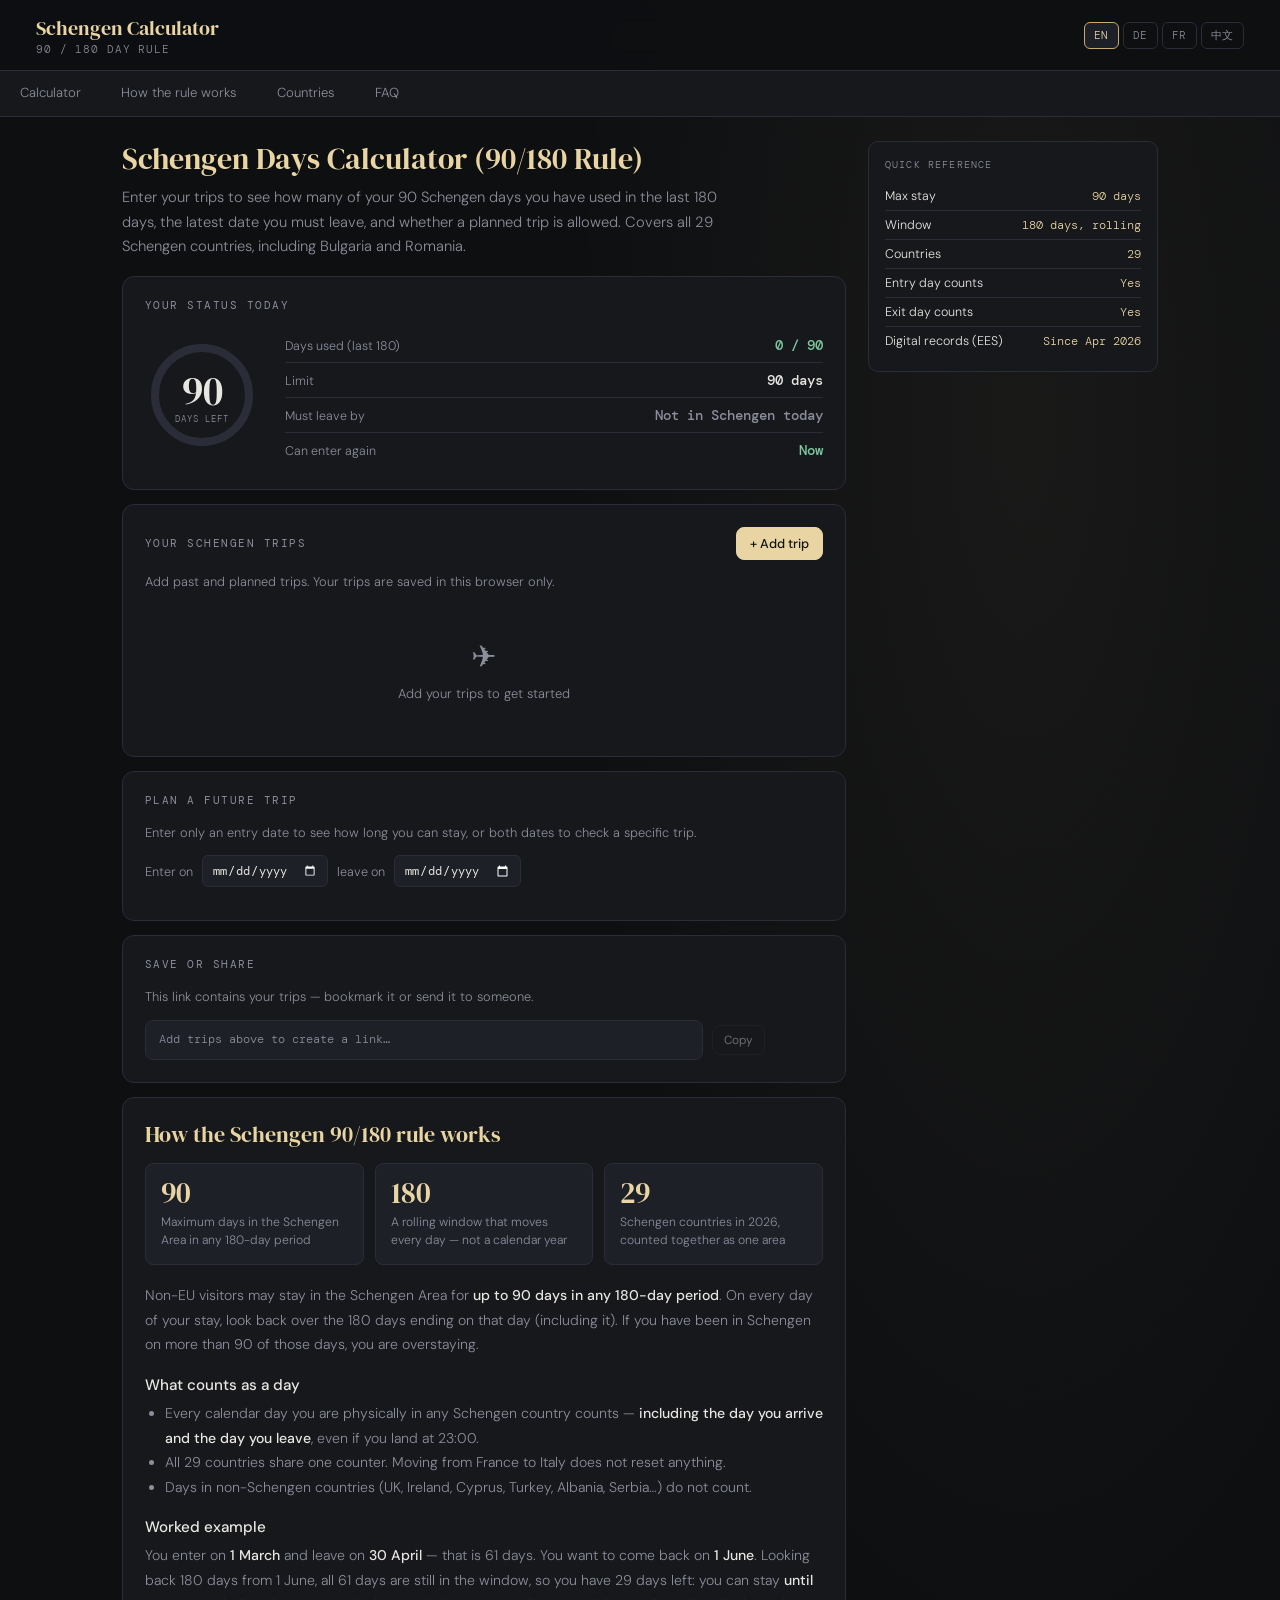
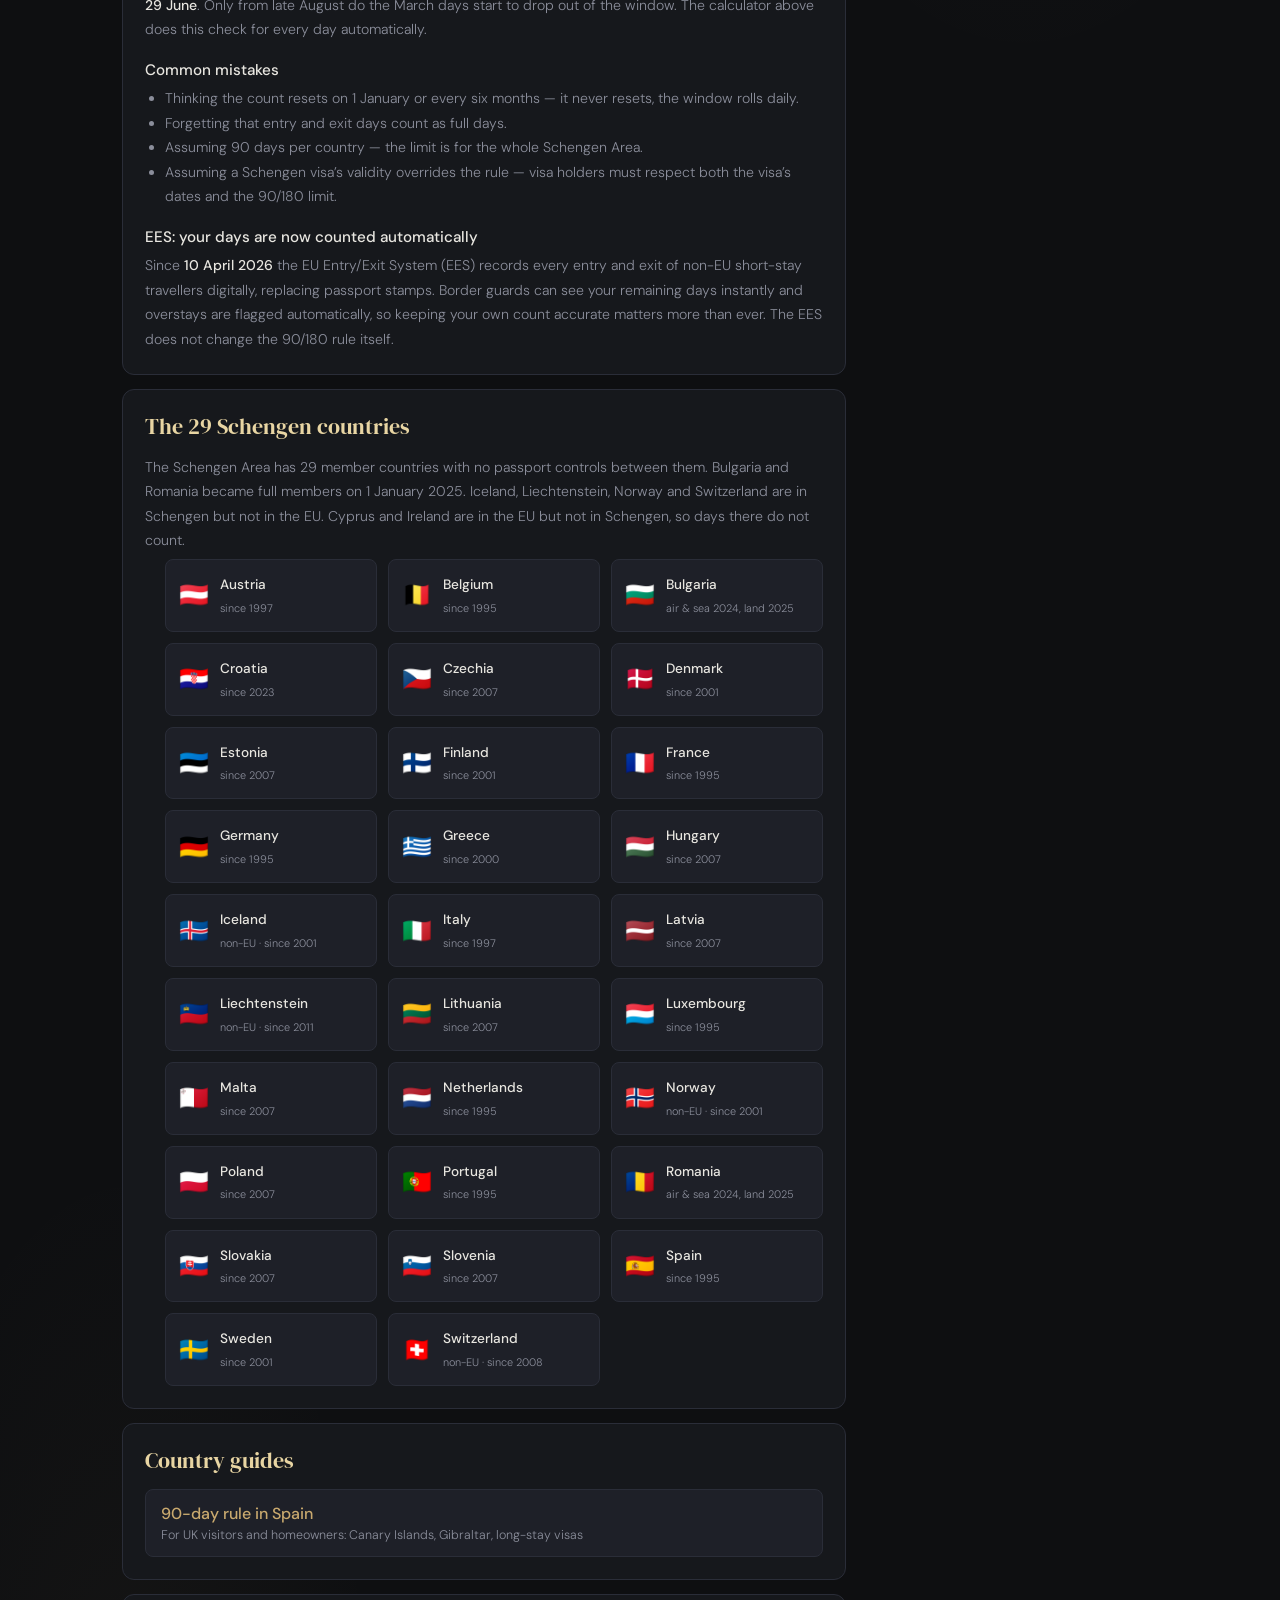
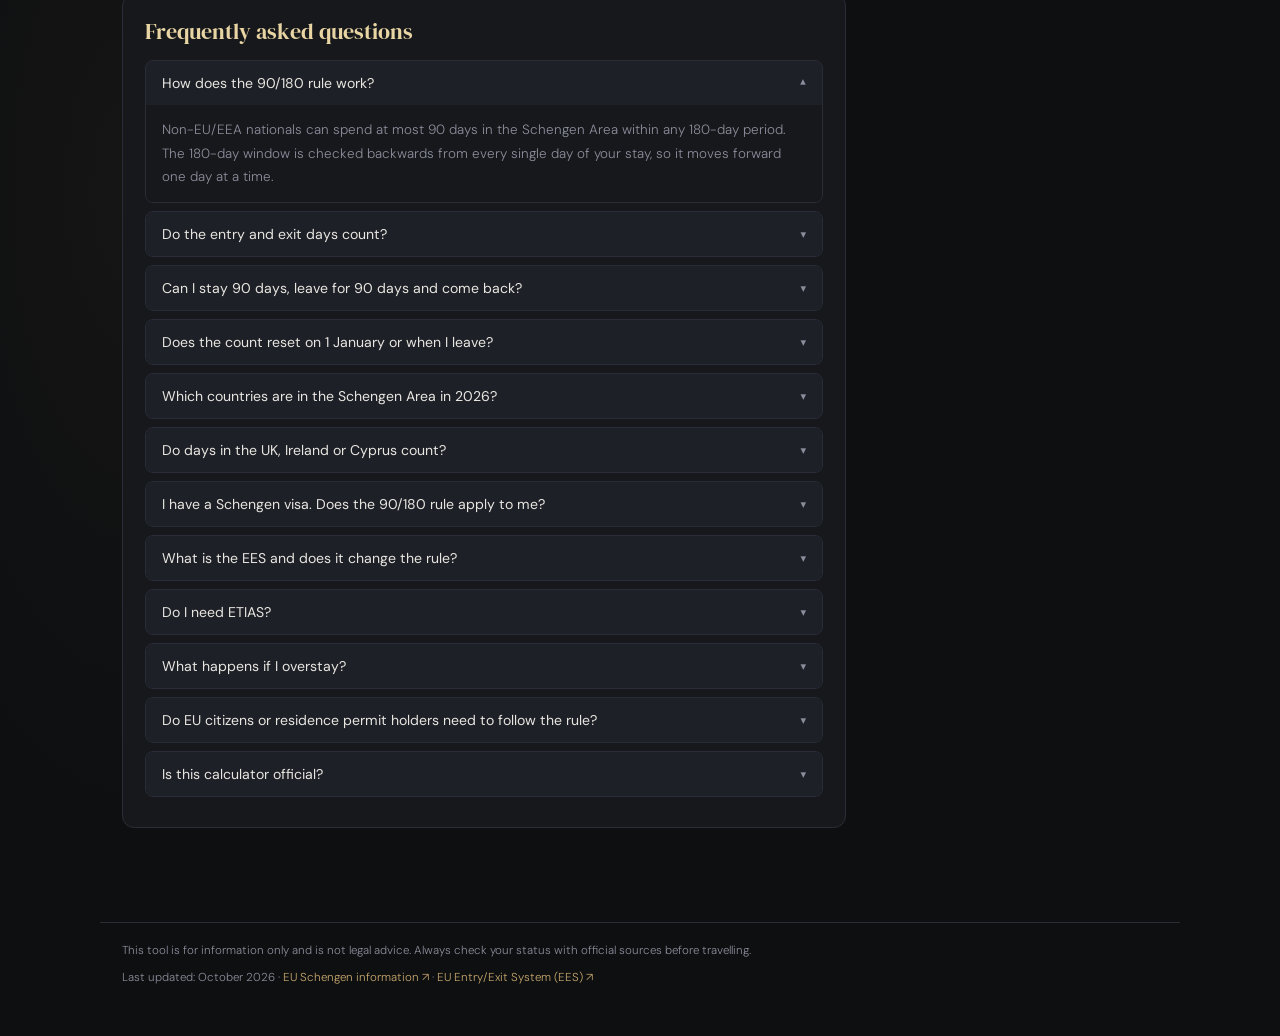
==== commit 4c811efc: "Add Spain 90-day rule landing page and retarget homepage title - New /spain/ page for "90 day rule s" ====
--- a/index.html
+++ b/index.html
@@ -3,8 +3,8 @@
 <head>
 <meta charset="UTF-8">
 <meta name="viewport" content="width=device-width, initial-scale=1.0">
-<title>Schengen Calculator 90/180 — Count Your Days (2026, 29 Countries)</title>
-<meta name="description" content="Free Schengen 90/180 day calculator. Count days used, see your latest exit date and plan future trips. Updated for 29 countries and the EES. No signup.">
+<title>Schengen Days Calculator — Free 90/180 Day Rule Calculator (2026)</title>
+<meta name="description" content="Free Schengen days calculator for the 90/180 rule. Count the days you have used, find your latest exit date and check future trips. Updated for all 29 Schengen countries and the EES.">
 <link rel="canonical" href="https://schengencalc.online/">
 <link rel="alternate" hreflang="en" href="https://schengencalc.online/">
 <link rel="alternate" hreflang="de" href="https://schengencalc.online/de/">
@@ -13,7 +13,7 @@
 <link rel="alternate" hreflang="x-default" href="https://schengencalc.online/">
 <meta property="og:type" content="website">
 <meta property="og:site_name" content="Schengen Calculator">
-<meta property="og:title" content="Schengen 90/180 Day Calculator">
+<meta property="og:title" content="Schengen Days Calculator (90/180 Rule)">
 <meta property="og:description" content="Count your Schengen days, find your latest exit date and check future trips. Free, no signup.">
 <meta property="og:url" content="https://schengencalc.online/">
 <meta property="og:locale" content="en_GB">
@@ -23,8 +23,8 @@
 <link rel="preconnect" href="https://fonts.googleapis.com">
 <link rel="preconnect" href="https://fonts.gstatic.com" crossorigin>
 <link href="https://fonts.googleapis.com/css2?family=DM+Serif+Display&family=DM+Mono:wght@400;500&family=DM+Sans:wght@300;400;500&display=swap" rel="stylesheet">
-<link rel="stylesheet" href="assets/style.css?v=acae703a">
-<script type="application/ld+json">[{"@context": "https://schema.org", "@type": "WebApplication", "name": "Schengen 90/180 Day Calculator", "url": "https://schengencalc.online/", "description": "Free Schengen 90/180 day calculator. Count days used, see your latest exit date and plan future trips. Updated for 29 countries and the EES. No signup.", "inLanguage": "en", "applicationCategory": "TravelApplication", "operatingSystem": "Any", "isAccessibleForFree": true, "offers": {"@type": "Offer", "price": "0", "priceCurrency": "EUR"}}, {"@context": "https://schema.org", "@type": "FAQPage", "inLanguage": "en", "mainEntity": [{"@type": "Question", "name": "How does the 90/180 rule work?", "acceptedAnswer": {"@type": "Answer", "text": "Non-EU/EEA nationals can spend at most 90 days in the Schengen Area within any 180-day period. The 180-day window is checked backwards from every single day of your stay, so it moves forward one day at a time."}}, {"@type": "Question", "name": "Do the entry and exit days count?", "acceptedAnswer": {"@type": "Answer", "text": "Yes. The day you enter and the day you leave both count as full days in Schengen, no matter what time you cross the border. A same-day trip counts as one day."}}, {"@type": "Question", "name": "Can I stay 90 days, leave for 90 days and come back?", "acceptedAnswer": {"@type": "Answer", "text": "Yes. If you spend 90 consecutive days in Schengen and then stay outside for 90 days, the earlier days have left the 180-day window and you have a fresh 90 days. Shorter breaks only free up the days that have dropped out of the window."}}, {"@type": "Question", "name": "Does the count reset on 1 January or when I leave?", "acceptedAnswer": {"@type": "Answer", "text": "No. There is no reset date. The window is always the 180 days ending on the day being checked, so leaving only helps as old days roll out of that window."}}, {"@type": "Question", "name": "Which countries are in the Schengen Area in 2026?", "acceptedAnswer": {"@type": "Answer", "text": "Austria, Belgium, Bulgaria, Croatia, Czechia, Denmark, Estonia, Finland, France, Germany, Greece, Hungary, Iceland, Italy, Latvia, Liechtenstein, Lithuania, Luxembourg, Malta, the Netherlands, Norway, Poland, Portugal, Romania, Slovakia, Slovenia, Spain, Sweden and Switzerland — 29 countries."}}, {"@type": "Question", "name": "Do days in the UK, Ireland or Cyprus count?", "acceptedAnswer": {"@type": "Answer", "text": "No. The UK, Ireland and Cyprus are not part of the Schengen Area, and neither are non-EU countries such as Turkey, Albania, Serbia or Montenegro. Time spent there does not count towards your 90 days."}}, {"@type": "Question", "name": "I have a Schengen visa. Does the 90/180 rule apply to me?", "acceptedAnswer": {"@type": "Answer", "text": "Yes. You must stay within the validity dates printed on your visa, within the number of days allowed on it, and within the 90/180 rule — all at the same time. A multiple-entry visa valid for several years still only allows 90 days in any 180."}}, {"@type": "Question", "name": "What is the EES and does it change the rule?", "acceptedAnswer": {"@type": "Answer", "text": "The Entry/Exit System (EES) has been fully operational since 10 April 2026. It registers non-EU travellers’ entries and exits with fingerprints and a facial image instead of passport stamps and calculates the days used automatically. The 90/180 rule itself is unchanged."}}, {"@type": "Question", "name": "Do I need ETIAS?", "acceptedAnswer": {"@type": "Answer", "text": "ETIAS is a travel authorisation for visa-exempt travellers. As of October 2026 it is not yet in operation; the EU will announce the start date several months in advance. It will not change the 90/180 limit."}}, {"@type": "Question", "name": "What happens if I overstay?", "acceptedAnswer": {"@type": "Answer", "text": "Overstaying can lead to fines, removal, an entry ban and problems with future visa applications. With the EES, overstays are recorded automatically at exit."}}, {"@type": "Question", "name": "Do EU citizens or residence permit holders need to follow the rule?", "acceptedAnswer": {"@type": "Answer", "text": "EU, EEA and Swiss citizens have free movement and are not limited. If you hold a residence permit from a Schengen country, days in that country do not count, but the 90/180 rule applies to stays in the other Schengen countries."}}, {"@type": "Question", "name": "Is this calculator official?", "acceptedAnswer": {"@type": "Answer", "text": "No. It applies the standard 90/180 rule to the dates you enter and is for information only. Some nationalities have bilateral agreements that allow extra time in specific countries, which this tool does not model. Border guards have the final say."}}]}]</script>
+<link rel="stylesheet" href="assets/style.css?v=bfff62ac">
+<script type="application/ld+json">[{"@context": "https://schema.org", "@type": "WebApplication", "name": "Schengen Days Calculator (90/180 Rule)", "url": "https://schengencalc.online/", "description": "Free Schengen days calculator for the 90/180 rule. Count the days you have used, find your latest exit date and check future trips. Updated for all 29 Schengen countries and the EES.", "inLanguage": "en", "applicationCategory": "TravelApplication", "operatingSystem": "Any", "isAccessibleForFree": true, "offers": {"@type": "Offer", "price": "0", "priceCurrency": "EUR"}}, {"@context": "https://schema.org", "@type": "FAQPage", "inLanguage": "en", "mainEntity": [{"@type": "Question", "name": "How does the 90/180 rule work?", "acceptedAnswer": {"@type": "Answer", "text": "Non-EU/EEA nationals can spend at most 90 days in the Schengen Area within any 180-day period. The 180-day window is checked backwards from every single day of your stay, so it moves forward one day at a time."}}, {"@type": "Question", "name": "Do the entry and exit days count?", "acceptedAnswer": {"@type": "Answer", "text": "Yes. The day you enter and the day you leave both count as full days in Schengen, no matter what time you cross the border. A same-day trip counts as one day."}}, {"@type": "Question", "name": "Can I stay 90 days, leave for 90 days and come back?", "acceptedAnswer": {"@type": "Answer", "text": "Yes. If you spend 90 consecutive days in Schengen and then stay outside for 90 days, the earlier days have left the 180-day window and you have a fresh 90 days. Shorter breaks only free up the days that have dropped out of the window."}}, {"@type": "Question", "name": "Does the count reset on 1 January or when I leave?", "acceptedAnswer": {"@type": "Answer", "text": "No. There is no reset date. The window is always the 180 days ending on the day being checked, so leaving only helps as old days roll out of that window."}}, {"@type": "Question", "name": "Which countries are in the Schengen Area in 2026?", "acceptedAnswer": {"@type": "Answer", "text": "Austria, Belgium, Bulgaria, Croatia, Czechia, Denmark, Estonia, Finland, France, Germany, Greece, Hungary, Iceland, Italy, Latvia, Liechtenstein, Lithuania, Luxembourg, Malta, the Netherlands, Norway, Poland, Portugal, Romania, Slovakia, Slovenia, Spain, Sweden and Switzerland — 29 countries."}}, {"@type": "Question", "name": "Do days in the UK, Ireland or Cyprus count?", "acceptedAnswer": {"@type": "Answer", "text": "No. The UK, Ireland and Cyprus are not part of the Schengen Area, and neither are non-EU countries such as Turkey, Albania, Serbia or Montenegro. Time spent there does not count towards your 90 days."}}, {"@type": "Question", "name": "I have a Schengen visa. Does the 90/180 rule apply to me?", "acceptedAnswer": {"@type": "Answer", "text": "Yes. You must stay within the validity dates printed on your visa, within the number of days allowed on it, and within the 90/180 rule — all at the same time. A multiple-entry visa valid for several years still only allows 90 days in any 180."}}, {"@type": "Question", "name": "What is the EES and does it change the rule?", "acceptedAnswer": {"@type": "Answer", "text": "The Entry/Exit System (EES) has been fully operational since 10 April 2026. It registers non-EU travellers’ entries and exits with fingerprints and a facial image instead of passport stamps and calculates the days used automatically. The 90/180 rule itself is unchanged."}}, {"@type": "Question", "name": "Do I need ETIAS?", "acceptedAnswer": {"@type": "Answer", "text": "ETIAS is a travel authorisation for visa-exempt travellers. As of October 2026 it is not yet in operation; the EU will announce the start date several months in advance. It will not change the 90/180 limit."}}, {"@type": "Question", "name": "What happens if I overstay?", "acceptedAnswer": {"@type": "Answer", "text": "Overstaying can lead to fines, removal, an entry ban and problems with future visa applications. With the EES, overstays are recorded automatically at exit."}}, {"@type": "Question", "name": "Do EU citizens or residence permit holders need to follow the rule?", "acceptedAnswer": {"@type": "Answer", "text": "EU, EEA and Swiss citizens have free movement and are not limited. If you hold a residence permit from a Schengen country, days in that country do not count, but the 90/180 rule applies to stays in the other Schengen countries."}}, {"@type": "Question", "name": "Is this calculator official?", "acceptedAnswer": {"@type": "Answer", "text": "No. It applies the standard 90/180 rule to the dates you enter and is for information only. Some nationalities have bilateral agreements that allow extra time in specific countries, which this tool does not model. Border guards have the final say."}}]}]</script>
 </head>
 <body>
 
@@ -48,9 +48,10 @@
 <div class="page-wrap">
 <main class="main-col">
 
+
   <div class="hero">
-    <h1>Schengen 90/180 Day Calculator</h1>
-    <p>Enter your trips to see how many of your 90 days you have used in the last 180 days, the latest date you must leave, and whether a planned trip is allowed. Covers all 29 Schengen countries, including Bulgaria and Romania.</p>
+    <h1>Schengen Days Calculator (90/180 Rule)</h1>
+    <p>Enter your trips to see how many of your 90 Schengen days you have used in the last 180 days, the latest date you must leave, and whether a planned trip is allowed. Covers all 29 Schengen countries, including Bulgaria and Romania.</p>
   </div>
 
   <section id="calculator">
@@ -186,6 +187,11 @@
 <li class="country-card"><span class="flag" aria-hidden="true">🇨🇭</span><div><div class="cname">Switzerland</div><div class="cnote">non-EU · since 2008</div></div></li></ul>
   </section>
 
+  <section class="card" id="guides">
+    <h2>Country guides</h2>
+    <ul class="guide-links"><li><a href="spain/">90-day rule in Spain</a><span>For UK visitors and homeowners: Canary Islands, Gibraltar, long-stay visas</span></li></ul>
+  </section>
+
   <section class="card" id="faq">
     <h2>Frequently asked questions</h2>
     <details class="faq-item" open><summary><h3>How does the 90/180 rule work?</h3></summary><div class="faq-a">Non-EU/EEA nationals can spend at most 90 days in the Schengen Area within any 180-day period. The 180-day window is checked backwards from every single day of your stay, so it moves forward one day at a time.</div></details>
--- a/assets/style.css
+++ b/assets/style.css
@@ -161,6 +161,15 @@
 .faq-item h3{font-size:inherit;font-weight:400;margin:0;color:inherit}
 .faq-a{background:var(--surface);padding:13px 16px;font-size:.84rem;color:var(--muted);line-height:1.75}
 
+/* BREADCRUMB & GUIDE LINKS */
+.breadcrumb{font-family:var(--font-mono);font-size:.7rem;color:var(--muted);margin-bottom:10px;letter-spacing:.04em}
+.breadcrumb a{text-decoration:none}
+.guide-links{list-style:none;display:flex;flex-direction:column;gap:9px}
+.guide-links li{background:var(--surface2);border:1px solid var(--border);border-radius:8px;padding:13px 15px;transition:border-color .15s}
+.guide-links li:hover{border-color:var(--accent2)}
+.guide-links a{font-weight:500;text-decoration:none;display:block}
+.guide-links span{font-size:.78rem;color:var(--muted);display:block;margin-top:3px}
+
 /* EMPTY */
 .empty-state{text-align:center;padding:32px 18px;color:var(--muted);font-size:.81rem}
 .empty-state .big{font-size:1.9rem;margin-bottom:9px}
